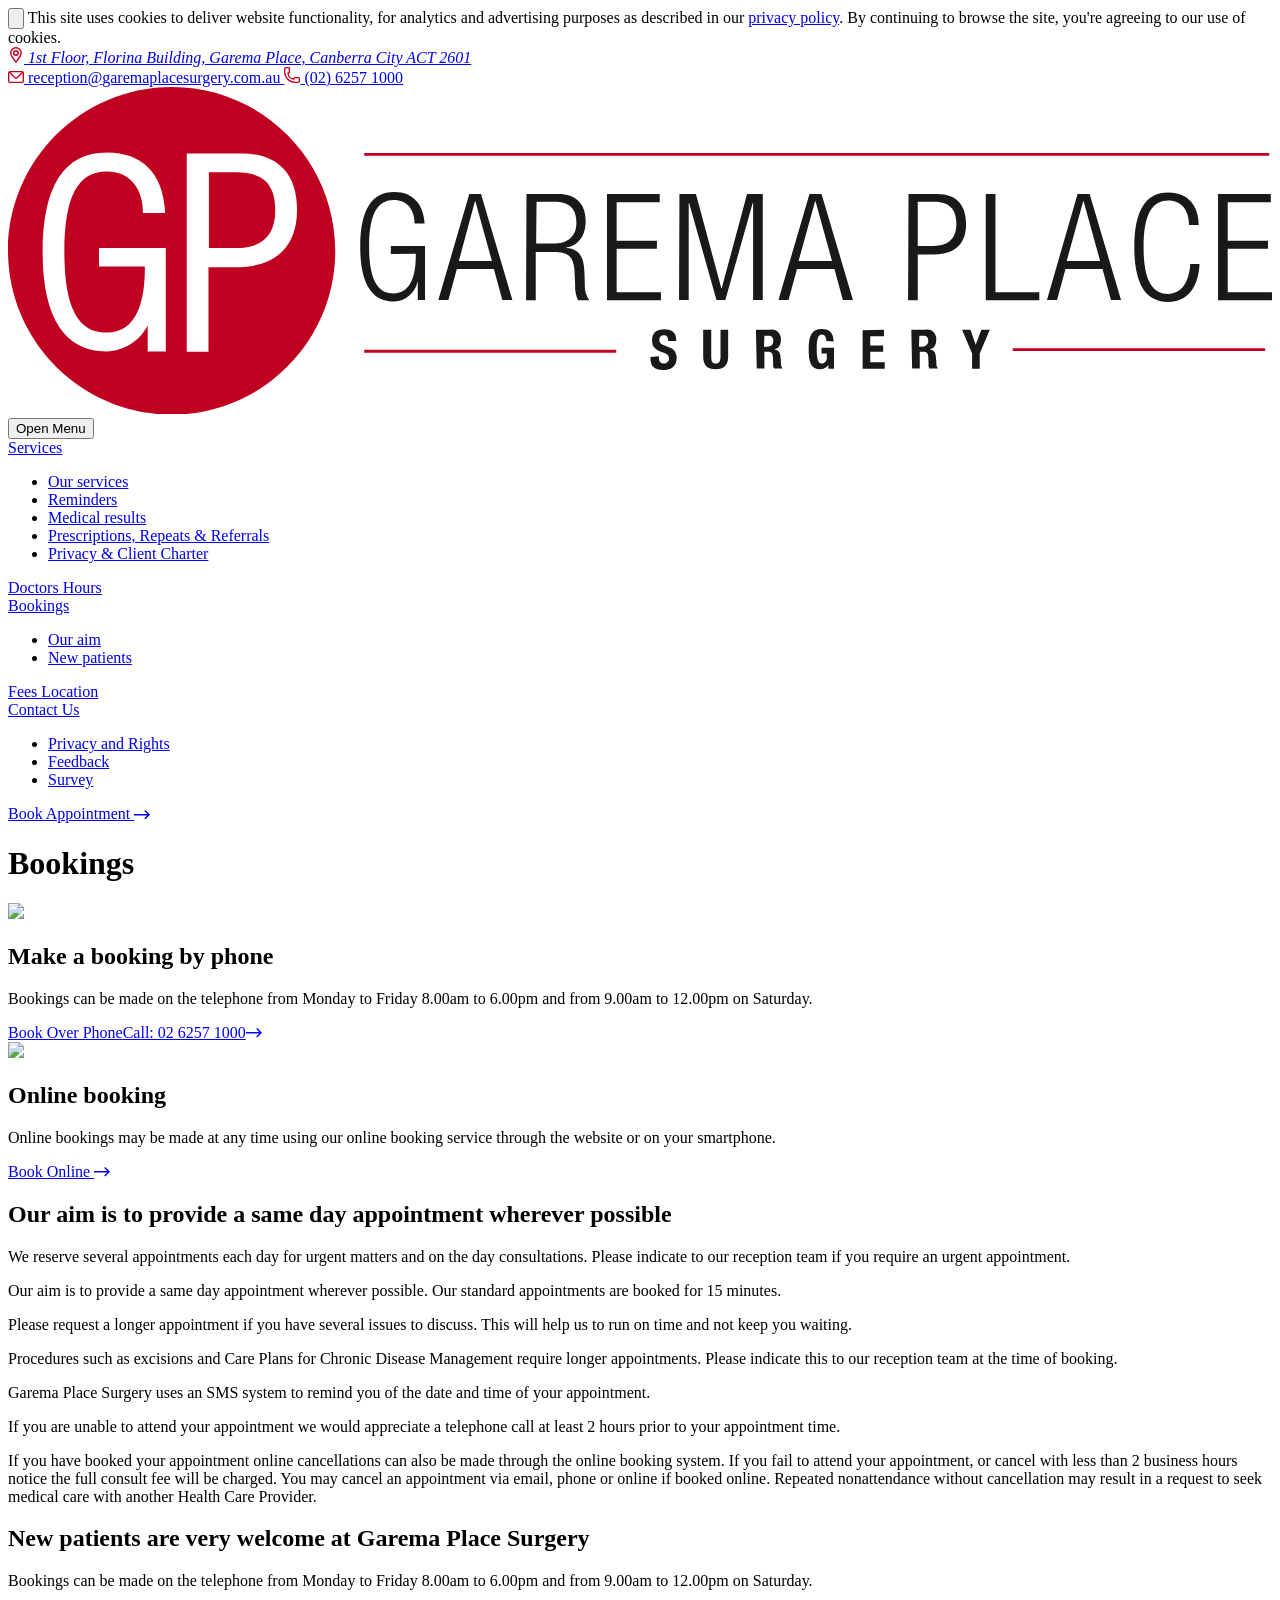
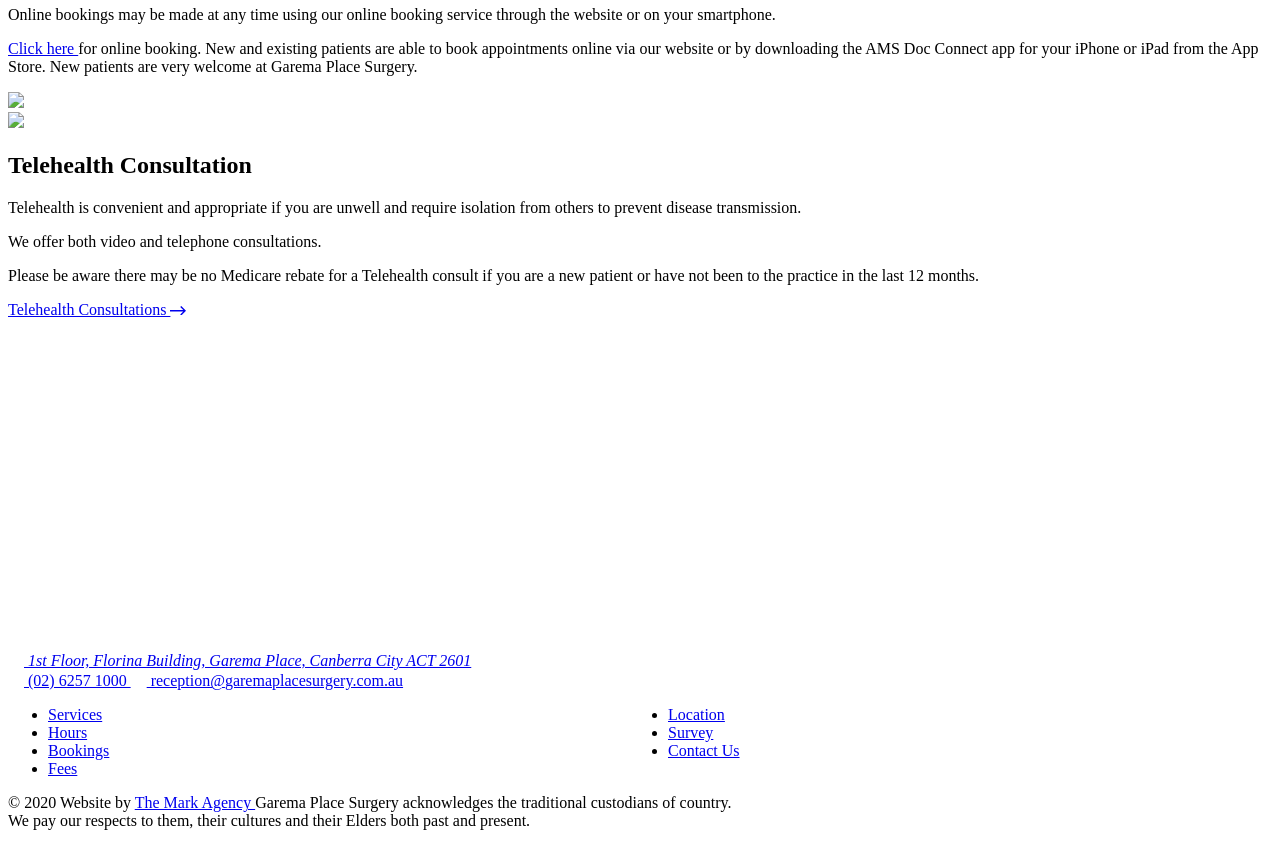
==== bookings/index.html @ f2869546 "Make cookie banner X button work + persist dismissal The original site's cookie banner close button " ====
<!DOCTYPE html>
<html data-html-server-rendered="true" lang="en" data-vue-tag="%7B%22lang%22:%7B%22ssr%22:%22en%22%7D%7D">
  <head>
    <base href="/garema-website/">
    <title>Bookings - Garema Place Surgery | Your GP in Canberra City</title><meta name="gridsome:hash" content="0c63ae148e321f8ca66addeb3853077a29ee4d1a"><meta data-vue-tag="ssr" charset="utf-8"><meta data-vue-tag="ssr" name="generator" content="Gridsome v0.7.23"><meta data-vue-tag="ssr" data-key="viewport" name="viewport" content="width=device-width, initial-scale=1, viewport-fit=cover"><meta data-vue-tag="ssr" data-key="format-detection" name="format-detection" content="telephone=no"><meta data-vue-tag="ssr" property="og:locale" content="en_AU"><meta data-vue-tag="ssr" property="og:site_name" content="Garema Place Surgery"><meta data-vue-tag="ssr" property="og:title" content="Garema Place Surgery"><meta data-vue-tag="ssr" property="og:description" content="Your GP in Canberra City"><meta data-vue-tag="ssr" property="og:type" content="website"><meta data-vue-tag="ssr" property="og:url" content="https://garemaplacesurgery.com.au/"><meta data-vue-tag="ssr" property="og:image" content="https://garemaplacesurgery.com.au/og-image.png"><link data-vue-tag="ssr" rel="icon" href="data:,"><link data-vue-tag="ssr" rel="icon" type="image/png" sizes="16x16" href="assets/static/favicon.ce0531f.bbe5ab8837469dd47aa3457339174fcd.png"><link data-vue-tag="ssr" rel="icon" type="image/png" sizes="32x32" href="assets/static/favicon.ac8d93a.bbe5ab8837469dd47aa3457339174fcd.png"><link data-vue-tag="ssr" rel="icon" type="image/png" sizes="96x96" href="assets/static/favicon.b9532cc.bbe5ab8837469dd47aa3457339174fcd.png"><link data-vue-tag="ssr" rel="apple-touch-icon" type="image/png" sizes="76x76" href="assets/static/favicon.f22e9f3.bbe5ab8837469dd47aa3457339174fcd.png"><link data-vue-tag="ssr" rel="apple-touch-icon" type="image/png" sizes="152x152" href="assets/static/favicon.62d22cb.bbe5ab8837469dd47aa3457339174fcd.png"><link data-vue-tag="ssr" rel="apple-touch-icon" type="image/png" sizes="120x120" href="assets/static/favicon.1539b60.bbe5ab8837469dd47aa3457339174fcd.png"><link data-vue-tag="ssr" rel="apple-touch-icon" type="image/png" sizes="167x167" href="assets/static/favicon.dc0cdc5.bbe5ab8837469dd47aa3457339174fcd.png"><link data-vue-tag="ssr" rel="apple-touch-icon" type="image/png" sizes="180x180" href="assets/static/favicon.7b22250.bbe5ab8837469dd47aa3457339174fcd.png"><link data-vue-tag="ssr" rel="preconnect" href="https://fonts.gstatic.com" crossorigin="anonymous"><link data-vue-tag="ssr" rel="preload" as="style" href="https://fonts.googleapis.com/css2?family=Open+Sans
  &amp;family=Poppins:wght@400;600;700&amp;display=swap"><link data-vue-tag="ssr" rel="stylesheet" href="https://fonts.googleapis.com/css2?family=Open+Sans
  &amp;family=Poppins:wght@400;600;700&amp;display=swap"><link rel="preload" href="assets/css/2.styles.778a25a0.css" as="style"><link rel="preload" href="assets/js/app.b4859479.js" as="script"><link rel="prefetch" href="assets/js/page--node-modules--gridsome--app--pages--404-vue.3acfc750.js"><link rel="stylesheet" href="assets/css/2.styles.778a25a0.css"><noscript data-vue-tag="ssr"><style>.g-image--loading{display:none;}</style></noscript>
  </head>
  <body class="bookings" data-vue-tag="%7B%22class%22:%7B%22ssr%22:%22bookings%22%7D%7D">
    <div data-server-rendered="true" id="app" class="bg-cover bg-no-repeat transition duration-150 ease-in-out overflow-hidden"><div class="fixed z-50 bottom-0 w-full bg-gps-red bg-opacity-75 border-t border-white text-sm text-white text-center px-10 py-5"><button class="bg-white rounded-full absolute top-0 mt-2 right-0 mr-2"><svg xmlns="http://www.w3.org/2000/svg" fill="none" viewBox="0 0 24 24" stroke-width="1.5" stroke="currentColor" class="w-6 h-6 text-gps-red"><path stroke-linecap="round" stroke-linejoin="round" d="M6 18L18 6M6 6l12 12"></path></svg></button><span>
    This site uses cookies to deliver website functionality, for analytics and
    advertising purposes as described in our
    <a href="contact-us/#privacy" class="underline">privacy policy</a>. By
    continuing to browse the site, you're agreeing to our use of cookies.
  </span></div><div><header class="z-40 fixed w-full transition-none text-sm pb-4 mx-auto bg-white"><div class="max-w-screen-2xl mx-auto px-6"><div class="justify-between py-4 border-gps-gray-light border-b hidden lg:flex"><address class="not-italic flex flex-row items-center leading-1"><svg height="16" viewBox="0 0 16 16" width="16" xmlns="http://www.w3.org/2000/svg" class="mr-3 min-w-10 lg:min-w-0 overflow-hidden"><path d="m0 0h16v16h-16z" fill="none"></path><g fill="#c00020" transform="translate(-314 -651.005)"><path d="m321.941 651.005a5.947 5.947 0 0 0 -5.941 5.94c0 3.06 4.827 8.763 5.377 9.4l.564.656.564-.656c.55-.641 5.377-6.344 5.377-9.4a5.947 5.947 0 0 0 -5.941-5.94zm0 13.7c-1.62-1.995-4.454-5.874-4.454-7.759a4.454 4.454 0 0 1 8.909 0c.004 1.881-2.834 5.763-4.455 7.754z"></path><path d="m322.949 654.969a2.973 2.973 0 1 0 2.973 2.973 2.976 2.976 0 0 0 -2.973-2.973zm0 4.459a1.486 1.486 0 1 1 1.486-1.486 1.487 1.487 0 0 1 -1.486 1.486z" transform="translate(-1.021 -1.018)"></path></g></svg><a href="https://goo.gl/maps/iSzZzCFu9WighmS2A" target="_blank">
    1st Floor, Florina Building, Garema Place, Canberra City ACT 2601
  </a></address><div class="flex flex-row"><a href="mailto:reception@garemaplacesurgery.com.au" class="flex flex-row items-center leading-1 break-words hover:underline lg:mr-8"><svg height="12" viewBox="0 0 16 12" width="16" xmlns="http://www.w3.org/2000/svg" class="mr-3 min-w-10 lg:min-w-0 overflow-hidden"><path d="m1526.9 989.22-.012-.011a1.964 1.964 0 0 0 -.843-.193h-12a1.99 1.99 0 0 0 -.771.155l-.021-.02-.061.063a2 2 0 0 0 -1.147 1.8v8a2 2 0 0 0 2 2h12a2 2 0 0 0 2-2v-8a2 2 0 0 0 -1.145-1.794zm-1.185 1.133-5.11 4.981a.743.743 0 0 1 -1.018 0l-5.107-4.98zm.327 9.333h-12a.667.667 0 0 1 -.667-.667v-7.881l5.28 5.148a2.074 2.074 0 0 0 2.881 0l5.173-5.041v7.773a.667.667 0 0 1 -.666.668z" fill="#c00020" transform="translate(-1512.043 -989.02)"></path></svg>
  reception@<wbr>garemaplacesurgery.com.au
</a><a href="tel:+61262571000" class="flex flex-row items-center leading-1 hover:underline"><svg height="16" viewBox="0 0 16 16" width="16" xmlns="http://www.w3.org/2000/svg" class="mr-3 min-w-10 lg:min-w-0 overflow-hidden"><path d="m86.171 324h-3.009a1.931 1.931 0 0 0 -1.475.385 1.269 1.269 0 0 0 -.35.9 5.34 5.34 0 0 1 -4.625-4.625 1.272 1.272 0 0 0 .905-.351 1.93 1.93 0 0 0 .383-1.472v-3.008a1.93 1.93 0 0 0 -.383-1.475 1.286 1.286 0 0 0 -.951-.354h-2.666a2 2 0 0 0 -2 2v2.667a11.346 11.346 0 0 0 11.333 11.333h2.667a2 2 0 0 0 2-2v-2.667a1.284 1.284 0 0 0 -.354-.95 1.942 1.942 0 0 0 -1.475-.383zm.5 4a.667.667 0 0 1 -.667.667h-2.671a10.011 10.011 0 0 1 -10-10v-2.667a.667.667 0 0 1 .667-.667h2.655a4.366 4.366 0 0 1 .013.485v3.03a4.369 4.369 0 0 1 -.013.485h-1.322v.667a6.674 6.674 0 0 0 6.667 6.667h.667v-1.322c.126-.015.335-.013.485-.013h3.031c.151 0 .359 0 .485.013z" fill="#c00020" transform="translate(-72 -314)"></path></svg>
  (02) 6257 1000
</a></div></div><div class="flex justify-between items-center pt-4"><a href="" class="mr-6 lg:mr-24 w-auto active h-16 lg:h-24"><svg xmlns="http://www.w3.org/2000/svg" viewBox="0 0 314 81.3" class="max-w-full h-full"><title>Garema Place Surgery | Your GP in Canberra City</title><path fill="#c00020" fill-rule="evenodd" d="M81.3 40.7c0 22.5-18.2 40.7-40.7 40.7C18.2 81.3 0 63.1 0 40.7S18.2 0 40.7 0c22.4 0 40.6 18.2 40.6 40.7zm-58.7 3.9H34v.4c0 7.3-1.6 16-9.5 16-7.2.1-10.5-6.3-10.5-20s3.3-20 10.5-20c6.6 0 9 5.3 9 9.8v.5H39v-.6c-.6-9.3-5.7-14.4-14.4-14.4-10.7 0-16 8.4-16 24.7S14 65.7 24.5 65.7c4.3-.1 8.3-2.6 10.2-6.5v6.5h4.5V40H22.6zm45.9-24.2c-2.3-2.6-5.9-3.9-10.5-3.9H44.4v49.3h5.4v-21h6.7c9.8 0 15.3-5 15.3-14.2 0-4.4-1.1-7.8-3.3-10.2zM56.7 40h-6.8V21.2h6.8c6.7 0 9.7 2.9 9.7 9.4 0 6.3-3.3 9.4-9.7 9.4z" clip-rule="evenodd"></path><g><path fill="#1a1818" d="M95.1 41.5v-2h8.5v13.4h-1.8v-4.4h-.1c-.6 2.7-3 4.7-5.8 4.8-5.4 0-8.4-4.2-8.4-13.6s3-13.6 8.4-13.6c5 0 7.3 3.3 7.6 7.8H101c0-3.2-1.7-5.8-5.2-5.8-3.8 0-6.1 3.1-6.1 11.6s2.3 11.6 6.1 11.6c3.5 0 5.5-3.2 5.5-9.3v-.6zM114.6 26.6h2.9l7.8 26.3h-2.5l-2.1-7.7h-9.2l-2.1 7.7h-2.5zm5.6 16.6l-4.1-14.8h-.1l-4 14.8zM128.8 26.6h7.9c4.4 0 6.8 2.5 6.8 6.6 0 3.2-1.3 6-4.8 6.7v.1c3.3.3 4.4 2.2 4.5 6.2l.1 2.9c-.1 1.4.3 2.8 1.1 3.9h-2.8c-.5-1.2-.8-2.4-.7-3.7l-.1-2.2c-.1-4.6-1-6.1-5.2-6.1h-4.5v12h-2.4zm2.4 12.3h4.1c3.7 0 5.9-1.7 5.9-5.2 0-3.2-1.4-5.2-5.6-5.2h-4.3zM148.8 26.6h13.1v2h-10.7v9.6h10v2h-10V51h11v2h-13.4zM166.8 26.6h4.1l6.3 23.4h.1l6.3-23.4h3.9v26.3h-2.4V28.8h-.1l-6.8 24.1H176l-6.8-24.1h-.1v24.1h-2.4zM199.1 26.6h3l7.8 26.3h-2.5l-2.1-7.7H196l-2.1 7.7h-2.5zm5.6 16.6l-4.1-14.8h-.1l-4.1 14.8zM223.7 26.6h7.1c5.1 0 7.2 3 7.2 7.5 0 4.1-2 7.5-8 7.5h-4V53h-2.4zm2.3 12.9h4c3.1 0 5.6-1.4 5.6-5.5 0-3.9-2-5.5-5.6-5.5h-4zM242.9 26.6h2.4V51h10.9v2h-13.3zM265.7 26.6h3l7.8 26.3H274l-2.1-7.7h-9.2l-2.1 7.7h-2.5zm5.6 16.6l-4.1-14.8h-.1L263 43.2zM296 44c-.3 6-3.1 9.4-7.8 9.4-5.4 0-8.4-4.2-8.4-13.6s3-13.6 8.4-13.6 7.6 3.8 7.6 8.1h-2.4c0-3.6-1.8-6.1-5.2-6.1-3.8 0-6.1 3.1-6.1 11.6s2.3 11.6 6.1 11.6c3.3 0 5.2-2.8 5.5-7.4zM300.6 26.6h13.1v2H303v9.6h10v2h-10V51h11v2h-13.4zM161.7 66.9v.3c0 .9.3 1.5 1.3 1.5.6 0 1.1-.4 1.2-1.1v-.1c0-.9-.4-1.2-1.7-1.6-1.7-.6-2.5-1.3-2.5-2.9 0-1.9 1.1-2.8 3-2.8 1.7 0 3 .7 3 2.6v.3h-2c0-.9-.3-1.4-1.1-1.4-.5-.1-1 .3-1.1.9v.2c0 .6.2 1 1 1.3l1.5.6c1.1.3 1.9 1.4 1.8 2.6 0 2-1.2 3-3.4 3s-3.1-1-3.1-2.8v-.4zM174.7 60.3V67c0 1 .2 1.7 1.1 1.7S177 68 177 67v-6.7h1.9V67c0 2.5-1.5 3.1-3.1 3.1s-3.1-.5-3.1-3.1v-6.7zM185.8 60.3h3.6c1.3-.2 2.4.7 2.6 2v.5c0 1.3-.5 2.1-1.6 2.4 1.3.2 1.5.9 1.6 2.9 0 1 .1 1.5.4 1.7v.1h-2.1c-.2-.3-.3-.7-.2-1L190 67c0-.8-.4-1.2-1.1-1.2h-1v4.1H186zm2 4.2h.8c.9 0 1.5-.4 1.5-1.4.1-.7-.4-1.3-1-1.3h-1.2zM203.3 63.1c0-.7-.3-1.6-1.1-1.6-.9 0-1.3 1-1.3 3.4 0 2.3.2 3.8 1.3 3.8.7-.1 1.3-.8 1.2-1.5v-1h-1.3v-1.4h3.1V70h-1.4v-1c-.4.7-1.2 1.1-2 1.1-2.4 0-2.9-1.8-2.9-5.1 0-3.2.8-4.9 3.2-4.9 2.1 0 3 1.1 3 3.1zM217.6 60.3v1.6h-3.4v2.3h3.2v1.6h-3.2v2.6h3.6V70h-5.5v-9.6zM224.4 60.3h3.6c1.3-.2 2.4.7 2.6 2v.5c0 1.3-.5 2.1-1.6 2.4 1.3.2 1.5.9 1.6 2.9 0 1 .1 1.5.4 1.7v.1h-2.1c-.2-.3-.3-.7-.2-1l-.1-1.9c0-.8-.4-1.2-1.1-1.2h-1v4.1h-1.9zm1.9 4.2h.8c.7.1 1.3-.4 1.5-1v-.4c.1-.7-.4-1.3-1-1.3h-1.2zM239.1 60.3l1.3 3.7 1.4-3.7h2.1l-2.5 5.9V70h-1.9v-3.8l-2.5-5.9z"></path></g><g><path fill="#c00020" d="M151.1 65.3v.7H88.5v-.7zM313.3 16.4v.7H88.5v-.7zM312.3 64.9v.7h-62.7v-.7z"></path></g></svg></a><div class="xl:w-full text-right"><button type="button" id="nav-icon" class="h-6 relative w-8 xl:hidden p-4 rounded-md focus:outline-none transition duration-150 ease-in-out"><span></span><span></span><span></span><span aria-live="assertive" class="sr-only">
      Open
      Menu
    </span></button><nav class="flex-auto xl:flex flex-col xl:flex-row xl:items-center flex-end xl:justify-between xl:w-full text-gps-black hidden"><div class="group relative"><a href="services/" class="hover:underline mb-5 inline-block xl:mb-0 text-lg hover:text-gps-red">
        Services
      </a><ul class="flyout text-left absolute hidden xl:group-hover:block -ml-4 text-gps-black group"><li><a href="services/#include" class="group shadow-lg rounded-t-lg bg-gps-gray-lightest flex items-center justify-between hover:text-gps-red hover:text-gps-red pt-6 pb-3 px-6 block whitespace-no-wrap transition duration-150 ease-in-out">
            Our services
          </a></li><li><a href="services/#recalls" class="group shadow-lg bg-gps-gray-lightest flex items-center justify-between hover:text-gps-red hover:text-gps-red py-3 px-6 block whitespace-no-wrap transition duration-150 ease-in-out">
            Reminders
          </a></li><li><a href="services/#results" class="group shadow-lg bg-gps-gray-lightest flex items-center justify-between hover:text-gps-red hover:text-gps-red py-3 px-6 block whitespace-no-wrap transition duration-150 ease-in-out">
            Medical results
          </a></li><li><a href="services/#repeat" class="group shadow-lg bg-gps-gray-lightest flex items-center justify-between hover:text-gps-red hover:text-gps-red py-3 px-6 block whitespace-no-wrap transition duration-150 ease-in-out">
            Prescriptions, Repeats &amp; Referrals
          </a></li><li><a href="services/#privacy" class="group shadow-lg rounded-b-lg bg-gps-gray-lightest flex items-center justify-between hover:text-gps-red hover:text-gps-red pb-6 pt-3 px-6 block whitespace-no-wrap transition duration-150 ease-in-out">
            Privacy &amp; Client Charter
          </a></li></ul></div><a href="doctors/" class="hover:underline mb-5 inline-block xl:mb-0 text-lg hover:text-gps-red">
      Doctors
    </a><a href="hours/" class="hover:underline mb-5 inline-block xl:mb-0 text-lg hover:text-gps-red">
      Hours
    </a><div class="group relative"><a href="../bookings.1.html" aria-current="page" class="hover:underline mb-5 inline-block xl:mb-0 text-lg active--exact text-gps-red font-bold hover:text-gps-red">
        Bookings
      </a><ul class="flyout text-left absolute hidden xl:group-hover:block -ml-4 text-gps-black"><li><a href="../bookings.1.html#aim" class="group shadow-lg rounded-t-lg bg-gps-gray-lightest flex items-center justify-between hover:text-gps-red hover:text-gps-red pt-6 pb-3 px-6 block whitespace-no-wrap transition duration-150 ease-in-out">
            Our aim
          </a></li><li><a href="../bookings.1.html#new-patients" class="group shadow-lg rounded-b-lg bg-gps-gray-lightest flex items-center justify-between hover:text-gps-red hover:text-gps-red pb-6 pt-3 px-6 block whitespace-no-wrap transition duration-150 ease-in-out">
            New patients
          </a></li></ul></div><a href="fees/" class="hover:underline mb-5 inline-block xl:mb-0 text-lg hover:text-gps-red">
      Fees
    </a><a href="location/" class="hover:underline mb-5 inline-block xl:mb-0 text-lg hover:text-gps-red">
      Location
    </a><div class="group relative"><a href="contact-us/" class="hover:underline mb-5 inline-block xl:mb-0 text-lg hover:text-gps-red">
        Contact Us
      </a><ul class="flyout text-left absolute hidden xl:group-hover:block -ml-4 text-gps-black"><li><a href="contact-us/#privacy" class="group shadow-lg rounded-t-lg bg-gps-gray-lightest flex items-center justify-between hover:text-gps-red hover:text-gps-red pt-6 pb-3 px-6 block whitespace-no-wrap transition duration-150 ease-in-out">
            Privacy and Rights
          </a></li><li><a href="contact-us/#feedback" class="group shadow-lg bg-gps-gray-lightest flex items-center justify-between hover:text-gps-red hover:text-gps-red py-3 px-6 block whitespace-no-wrap transition duration-150 ease-in-out">
            Feedback
          </a></li><li><a href="../survey.1.html" class="group shadow-lg rounded-b-lg bg-gps-gray-lightest flex items-center justify-between hover:text-gps-red hover:text-gps-red pb-6 pt-3 px-6 block whitespace-no-wrap transition duration-150 ease-in-out">
            Survey
          </a></li></ul></div><a href="../bookings.1.html" rel="noopener" class="hover:bg-gps-coral mt-4 xl:mt-0 px-5 py-4 rounded-full transition duration-150 shadow-md flex flex-row items-center leading-0 bg-gps-red text-white">
      Book Appointment
      <svg height="9.533" viewBox="0 0 16 9.533" width="16" xmlns="http://www.w3.org/2000/svg" class="ml-3"><path d="m707.273 752.347 3.064 3.064h-13.288v1.428h13.251l-3.022 3.022 1.009 1.009 4.766-4.766-4.766-4.766z" fill="currentColor" transform="translate(-697.049 -751.338)"></path></svg></a></nav></div></div></div></header></div><div class="w-full max-w-screen-2xl mx-auto p-6 text-gps-black font-poppins pt-40 lg:pt-64"><main><h1 class="text-gps-red text-3xl md:text-5xl font-bold leading-none mb-20">
      Bookings
    </h1><div class="flex flex-col xl:flex-row pb-16 justify-center"><div class="bg-gps-gray-light rounded-lg text-center shadow-lg px-10 py-12 xl:mr-4 mb-10 flex flex-col items-center justify-center xl:w-1/3"><img src="icons/phone.svg" class="h-18 w-18 pb-6 m-auto pb-6 g-image"><h2 class="text-3xl font-bold capitalize max-w-full">
          Make a booking by phone
        </h2><p class="py-5 max-w-full">
          Bookings can be made on the telephone from Monday to Friday 8.00am
          to 6.00pm and from 9.00am to 12.00pm on Saturday.
        </p><a href="tel:+61262571000" class="hover:bg-gps-coral px-5 py-4 rounded-full transition duration-150 shadow-md leading-0 bg-gps-red text-white mt-3 m-auto"><span class="lg:hidden">Book Over Phone</span><span class="hidden lg:inline">Call: 02 6257 1000</span><svg height="9.533" viewBox="0 0 16 9.533" width="16" xmlns="http://www.w3.org/2000/svg" class="ml-3 inline-flex"><path d="m707.273 752.347 3.064 3.064h-13.288v1.428h13.251l-3.022 3.022 1.009 1.009 4.766-4.766-4.766-4.766z" fill="currentColor" transform="translate(-697.049 -751.338)"></path></svg></a></div><div class="bg-gps-gray-light rounded-lg text-center shadow-lg px-10 py-12 xl:mx-2 mb-10 flex flex-col items-center justify-center xl:w-1/3"><img src="icons/computer.svg" class="h-18 w-18 pb-6 m-auto pb-6 g-image"><h2 class="text-3xl font-bold capitalize max-w-full">
          Online booking
        </h2><p class="py-5 max-w-full">
          Online bookings may be made at any time using our online booking
          service through the website or on your smartphone.
        </p><a href="https://automedsystems.com.au/ams/clinics/40/garema-place-surgery-canberra-city-2601/doctors/" target="_blank" rel="noopener" class="hover:bg-gps-coral px-5 py-4 rounded-full transition duration-150 shadow-md leading-0 bg-gps-red text-white mt-3 m-auto">
          Book Online
          <svg height="9.533" viewBox="0 0 16 9.533" width="16" xmlns="http://www.w3.org/2000/svg" class="ml-3 inline-flex"><path d="m707.273 752.347 3.064 3.064h-13.288v1.428h13.251l-3.022 3.022 1.009 1.009 4.766-4.766-4.766-4.766z" fill="currentColor" transform="translate(-697.049 -751.338)"></path></svg></a></div></div><div id="aim" class="flex flex-col xl:flex-row justify-evenly pt-16 xl:pt-40 relative large-dot"><div class="w-full xl:w-1/2 box-border"><h2 class="text-gps-red text-3xl md:text-5xl font-bold leading-none pb-10">
          Our aim is to provide a same day appointment wherever possible
        </h2><p class="text-lg font-sans text-gps-gray leading-relaxed">
          We reserve several appointments each day for urgent matters and on
          the day consultations. Please indicate to our reception team if you
          require an urgent appointment.
        </p><p class="text-lg font-sans text-gps-gray leading-relaxed">
          Our aim is to provide a same day appointment wherever possible. Our
          standard appointments are booked for 15 minutes.
        </p><p class="text-lg font-sans text-gps-gray leading-relaxed">
          Please request a longer appointment if you have several issues to
          discuss. This will help us to run on time and not keep you waiting.
        </p><p class="text-lg font-sans text-gps-gray leading-relaxed">
          Procedures such as excisions and Care Plans for Chronic Disease
          Management require longer appointments. Please indicate this to our
          reception team at the time of booking.
        </p><p class="text-lg font-sans text-gps-gray leading-relaxed">
          Garema Place Surgery uses an SMS system to remind you of the date
          and time of your appointment.
        </p><p class="text-lg font-sans text-gps-gray leading-relaxed">
          If you are unable to attend your appointment we would appreciate a
          telephone call at least 2 hours prior to your appointment time.
        </p><p class="text-lg font-sans text-gps-gray leading-relaxed">
          If you have booked your appointment online cancellations can also be
          made through the online booking system. If you fail to attend your
          appointment, or cancel with less than 2 business hours notice the
          full consult fee will be charged. You may cancel an appointment via
          email, phone or online if booked online. Repeated nonattendance
          without cancellation may result in a request to seek medical care
          with another Health Care Provider.
        </p><div class="pt-2 lg:pb-12"><h2 class="text-gps-red text-3xl pb-4 font-bold leading-none">
            New patients are very welcome at Garema Place Surgery
          </h2><p class="text-lg font-sans text-gps-gray leading-relaxed">
            Bookings can be made on the telephone from Monday to Friday 8.00am
            to 6.00pm and from 9.00am to 12.00pm on Saturday.
          </p><p class="text-lg font-sans text-gps-gray leading-relaxed">
            Online bookings may be made at any time using our online booking
            service through the website or on your smartphone.
          </p><p class="text-lg font-sans text-gps-gray leading-relaxed"><a href="https://automedsystems.com.au/ams/clinics/40/garema-place-surgery-canberra-city-2601/doctors/" target="_blank" rel="noopener" class="text-gps-red underline">
              Click here
            </a>
            for online booking. New and existing patients are able to book
            appointments online via our website or by downloading the AMS Doc
            Connect app for your iPhone or iPad from the App Store. New
            patients are very welcome at Garema Place Surgery.
          </p></div></div><div class="w-full xl:w-1/2 my-16 xl:mt-0 xl:ml-40"><img src="photos/our-aim2.jpg" class="object-cover rounded-lg shadow-lg w-full mb-16 xl:mb-48 g-image"></div></div><div id="new-patients" class="flex flex-col xl:flex-row justify-evenly items-center mb-16 relative small-dot"><div class="w-full xl:w-1/2 xl:pr-24 mb-12 xl:mb-0"><img src="photos/our-aim.jpg" class="object-cover rounded-lg shadow-lg w-full g-image"></div><div id="results" class="w-full xl:w-1/2 box-border"><h2 class="text-gps-red text-3xl md:text-5xl 2xl:pt-24 font-bold leading-none">
          Telehealth Consultation
        </h2><p class="text-lg font-sans text-gps-gray pt-10 leading-relaxed">
          Telehealth is convenient and appropriate if you are unwell and
          require isolation from others to prevent disease transmission.
        </p><p class="text-lg font-sans text-gps-gray leading-relaxed">
          We offer both video and telephone consultations.
        </p><p class="text-lg font-sans text-gps-gray leading-relaxed">
          Please be aware there may be no Medicare rebate for a Telehealth
          consult if you are a new patient or have not been to the practice in
          the last 12 months.
        </p><a href="pdf/phoneandvideoconsultation.pdf" target="_blank" class="inline-block mt-12 hover:bg-gps-coral px-5 py-4 rounded-full text-center transition duration-150 ease-in-out shadow-md bg-gps-red text-white mr-8">
          Telehealth Consultations
          <svg height="9.533" viewBox="0 0 16 9.533" width="16" xmlns="http://www.w3.org/2000/svg" class="ml-3 inline-flex"><path d="m707.273 752.347 3.064 3.064h-13.288v1.428h13.251l-3.022 3.022 1.009 1.009 4.766-4.766-4.766-4.766z" fill="currentColor" transform="translate(-697.049 -751.338)"></path></svg></a></div></div></main></div><footer class="bg-gps-red text-white font-poppins"><div class="w-full max-w-screen-2xl mx-auto border-white px-6"><div class="flex flex-col lg:flex-row justify-between py-8"><a href="" class="lg:mr-24 h-16 lg:h-20 mb-8 lg:mb-16 lg:mb-0 active"><svg xmlns="http://www.w3.org/2000/svg" viewBox="0 0 314 81.3" class="max-w-full h-full"><title>Garema Place Surgery | Your GP in Canberra City</title><path fill="#fff" fill-rule="evenodd" d="M81.3 40.7c0 22.5-18.2 40.7-40.7 40.7C18.2 81.3 0 63.1 0 40.7S18.2 0 40.7 0c22.4 0 40.6 18.2 40.6 40.7zm-58.7 3.9H34v.4c0 7.3-1.6 16-9.5 16-7.2.1-10.5-6.3-10.5-20s3.3-20 10.5-20c6.6 0 9 5.3 9 9.8v.5H39v-.6c-.6-9.3-5.7-14.4-14.4-14.4-10.7 0-16 8.4-16 24.7S14 65.7 24.5 65.7c4.3-.1 8.3-2.6 10.2-6.5v6.5h4.5V40H22.6zm45.9-24.2c-2.3-2.6-5.9-3.9-10.5-3.9H44.4v49.3h5.4v-21h6.7c9.8 0 15.3-5 15.3-14.2 0-4.4-1.1-7.8-3.3-10.2zM56.7 40h-6.8V21.2h6.8c6.7 0 9.7 2.9 9.7 9.4 0 6.3-3.3 9.4-9.7 9.4z" clip-rule="evenodd"></path><g><path fill="#fff" d="M95.1 41.5v-2h8.5v13.4h-1.8v-4.4h-.1c-.6 2.7-3 4.7-5.8 4.8-5.4 0-8.4-4.2-8.4-13.6s3-13.6 8.4-13.6c5 0 7.3 3.3 7.6 7.8H101c0-3.2-1.7-5.8-5.2-5.8-3.8 0-6.1 3.1-6.1 11.6s2.3 11.6 6.1 11.6c3.5 0 5.5-3.2 5.5-9.3v-.6zM114.6 26.6h2.9l7.8 26.3h-2.5l-2.1-7.7h-9.2l-2.1 7.7h-2.5zm5.6 16.6l-4.1-14.8h-.1l-4 14.8zM128.8 26.6h7.9c4.4 0 6.8 2.5 6.8 6.6 0 3.2-1.3 6-4.8 6.7v.1c3.3.3 4.4 2.2 4.5 6.2l.1 2.9c-.1 1.4.3 2.8 1.1 3.9h-2.8c-.5-1.2-.8-2.4-.7-3.7l-.1-2.2c-.1-4.6-1-6.1-5.2-6.1h-4.5v12h-2.4zm2.4 12.3h4.1c3.7 0 5.9-1.7 5.9-5.2 0-3.2-1.4-5.2-5.6-5.2h-4.3zM148.8 26.6h13.1v2h-10.7v9.6h10v2h-10V51h11v2h-13.4zM166.8 26.6h4.1l6.3 23.4h.1l6.3-23.4h3.9v26.3h-2.4V28.8h-.1l-6.8 24.1H176l-6.8-24.1h-.1v24.1h-2.4zM199.1 26.6h3l7.8 26.3h-2.5l-2.1-7.7H196l-2.1 7.7h-2.5zm5.6 16.6l-4.1-14.8h-.1l-4.1 14.8zM223.7 26.6h7.1c5.1 0 7.2 3 7.2 7.5 0 4.1-2 7.5-8 7.5h-4V53h-2.4zm2.3 12.9h4c3.1 0 5.6-1.4 5.6-5.5 0-3.9-2-5.5-5.6-5.5h-4zM242.9 26.6h2.4V51h10.9v2h-13.3zM265.7 26.6h3l7.8 26.3H274l-2.1-7.7h-9.2l-2.1 7.7h-2.5zm5.6 16.6l-4.1-14.8h-.1L263 43.2zM296 44c-.3 6-3.1 9.4-7.8 9.4-5.4 0-8.4-4.2-8.4-13.6s3-13.6 8.4-13.6 7.6 3.8 7.6 8.1h-2.4c0-3.6-1.8-6.1-5.2-6.1-3.8 0-6.1 3.1-6.1 11.6s2.3 11.6 6.1 11.6c3.3 0 5.2-2.8 5.5-7.4zM300.6 26.6h13.1v2H303v9.6h10v2h-10V51h11v2h-13.4zM161.7 66.9v.3c0 .9.3 1.5 1.3 1.5.6 0 1.1-.4 1.2-1.1v-.1c0-.9-.4-1.2-1.7-1.6-1.7-.6-2.5-1.3-2.5-2.9 0-1.9 1.1-2.8 3-2.8 1.7 0 3 .7 3 2.6v.3h-2c0-.9-.3-1.4-1.1-1.4-.5-.1-1 .3-1.1.9v.2c0 .6.2 1 1 1.3l1.5.6c1.1.3 1.9 1.4 1.8 2.6 0 2-1.2 3-3.4 3s-3.1-1-3.1-2.8v-.4zM174.7 60.3V67c0 1 .2 1.7 1.1 1.7S177 68 177 67v-6.7h1.9V67c0 2.5-1.5 3.1-3.1 3.1s-3.1-.5-3.1-3.1v-6.7zM185.8 60.3h3.6c1.3-.2 2.4.7 2.6 2v.5c0 1.3-.5 2.1-1.6 2.4 1.3.2 1.5.9 1.6 2.9 0 1 .1 1.5.4 1.7v.1h-2.1c-.2-.3-.3-.7-.2-1L190 67c0-.8-.4-1.2-1.1-1.2h-1v4.1H186zm2 4.2h.8c.9 0 1.5-.4 1.5-1.4.1-.7-.4-1.3-1-1.3h-1.2zM203.3 63.1c0-.7-.3-1.6-1.1-1.6-.9 0-1.3 1-1.3 3.4 0 2.3.2 3.8 1.3 3.8.7-.1 1.3-.8 1.2-1.5v-1h-1.3v-1.4h3.1V70h-1.4v-1c-.4.7-1.2 1.1-2 1.1-2.4 0-2.9-1.8-2.9-5.1 0-3.2.8-4.9 3.2-4.9 2.1 0 3 1.1 3 3.1zM217.6 60.3v1.6h-3.4v2.3h3.2v1.6h-3.2v2.6h3.6V70h-5.5v-9.6zM224.4 60.3h3.6c1.3-.2 2.4.7 2.6 2v.5c0 1.3-.5 2.1-1.6 2.4 1.3.2 1.5.9 1.6 2.9 0 1 .1 1.5.4 1.7v.1h-2.1c-.2-.3-.3-.7-.2-1l-.1-1.9c0-.8-.4-1.2-1.1-1.2h-1v4.1h-1.9zm1.9 4.2h.8c.7.1 1.3-.4 1.5-1v-.4c.1-.7-.4-1.3-1-1.3h-1.2zM239.1 60.3l1.3 3.7 1.4-3.7h2.1l-2.5 5.9V70h-1.9v-3.8l-2.5-5.9z"></path></g><g><path fill="#fff" d="M151.1 65.3v.7H88.5v-.7zM313.3 16.4v.7H88.5v-.7zM312.3 64.9v.7h-62.7v-.7z"></path></g></svg></a><div class="flex flex-col"><address class="not-italic flex flex-row items-center leading-1"><svg height="16" viewBox="0 0 16 16" width="16" xmlns="http://www.w3.org/2000/svg" class="mr-3 min-w-10 lg:min-w-0 overflow-hidden"><path d="m0 0h16v16h-16z" fill="none"></path><g fill="#fff" transform="translate(-314 -651.005)"><path d="m321.941 651.005a5.947 5.947 0 0 0 -5.941 5.94c0 3.06 4.827 8.763 5.377 9.4l.564.656.564-.656c.55-.641 5.377-6.344 5.377-9.4a5.947 5.947 0 0 0 -5.941-5.94zm0 13.7c-1.62-1.995-4.454-5.874-4.454-7.759a4.454 4.454 0 0 1 8.909 0c.004 1.881-2.834 5.763-4.455 7.754z"></path><path d="m322.949 654.969a2.973 2.973 0 1 0 2.973 2.973 2.976 2.976 0 0 0 -2.973-2.973zm0 4.459a1.486 1.486 0 1 1 1.486-1.486 1.487 1.487 0 0 1 -1.486 1.486z" transform="translate(-1.021 -1.018)"></path></g></svg><a href="https://goo.gl/maps/iSzZzCFu9WighmS2A" target="_blank">
    1st Floor, Florina Building, Garema Place, Canberra City ACT 2601
  </a></address><a href="tel:+61262571000" class="flex flex-row items-center leading-1 hover:underline my-4"><svg height="16" viewBox="0 0 16 16" width="16" xmlns="http://www.w3.org/2000/svg" class="mr-3 min-w-10 lg:min-w-0 overflow-hidden"><path d="m86.171 324h-3.009a1.931 1.931 0 0 0 -1.475.385 1.269 1.269 0 0 0 -.35.9 5.34 5.34 0 0 1 -4.625-4.625 1.272 1.272 0 0 0 .905-.351 1.93 1.93 0 0 0 .383-1.472v-3.008a1.93 1.93 0 0 0 -.383-1.475 1.286 1.286 0 0 0 -.951-.354h-2.666a2 2 0 0 0 -2 2v2.667a11.346 11.346 0 0 0 11.333 11.333h2.667a2 2 0 0 0 2-2v-2.667a1.284 1.284 0 0 0 -.354-.95 1.942 1.942 0 0 0 -1.475-.383zm.5 4a.667.667 0 0 1 -.667.667h-2.671a10.011 10.011 0 0 1 -10-10v-2.667a.667.667 0 0 1 .667-.667h2.655a4.366 4.366 0 0 1 .013.485v3.03a4.369 4.369 0 0 1 -.013.485h-1.322v.667a6.674 6.674 0 0 0 6.667 6.667h.667v-1.322c.126-.015.335-.013.485-.013h3.031c.151 0 .359 0 .485.013z" fill="#fff" transform="translate(-72 -314)"></path></svg>
  (02) 6257 1000
</a><a href="mailto:reception@garemaplacesurgery.com.au" class="flex flex-row items-center leading-1 break-words hover:underline"><svg height="12" viewBox="0 0 16 12" width="16" xmlns="http://www.w3.org/2000/svg" class="mr-3 min-w-10 lg:min-w-0 overflow-hidden"><path d="m1526.9 989.22-.012-.011a1.964 1.964 0 0 0 -.843-.193h-12a1.99 1.99 0 0 0 -.771.155l-.021-.02-.061.063a2 2 0 0 0 -1.147 1.8v8a2 2 0 0 0 2 2h12a2 2 0 0 0 2-2v-8a2 2 0 0 0 -1.145-1.794zm-1.185 1.133-5.11 4.981a.743.743 0 0 1 -1.018 0l-5.107-4.98zm.327 9.333h-12a.667.667 0 0 1 -.667-.667v-7.881l5.28 5.148a2.074 2.074 0 0 0 2.881 0l5.173-5.041v7.773a.667.667 0 0 1 -.666.668z" fill="#fff" transform="translate(-1512.043 -989.02)"></path></svg>
  reception@<wbr>garemaplacesurgery.com.au
</a></div><nav class="hidden lg:block"><ul class="list-none" style="columns: 2;"><li class="m-0 pb-4 pl-16"><a href="services/" class="hover:underline">Services</a></li><li class="m-0 pb-4 pl-16"><a href="hours/" class="hover:underline">Hours</a></li><li class="m-0 pb-4 pl-16"><a href="../bookings.1.html" aria-current="page" class="hover:underline active--exact active">Bookings</a></li><li class="m-0 pb-4 pl-16"><a href="fees/" class="hover:underline">Fees</a></li><li class="m-0 pb-4 pl-16"><a href="location/" class="hover:underline">Location</a></li><li class="m-0 pb-4 pl-16"><a href="../survey.1.html" class="hover:underline">Survey</a></li><li class="m-0 pb-4 pl-16"><a href="contact-us/" class="hover:underline">Contact Us</a></li></ul></nav></div><div class="text-xs py-4 border-gps-gray-light border-t"><p><span class="pr-2">
          © 2020
        </span><span class="pl-2">
          Website by
          <a href="https://themarkagency.com.au/" class="hover:underline">
            The Mark Agency
          </a></span><span class="text-xs italic font-sans leading-relaxed md:text-right flex md:justify-end md:-mt-5">
          Garema Place Surgery acknowledges the traditional custodians of
          country. <br>We pay our respects to them, their cultures and their
          Elders both past and present.
        </span></p></div></div></footer></div>
    <script>window.__INITIAL_STATE__={"data":null,"context":{}};(function(){var s;(s=document.currentScript||document.scripts[document.scripts.length-1]).parentNode.removeChild(s);}());</script><script src="assets/js/app.b4859479.js" defer></script>
  
<script>
(function() {
  function setupCookieBanner() {
    var bannerKey = 'gps-cookie-dismissed';
    var bannerCandidates = document.querySelectorAll('div.fixed.bottom-0');
    bannerCandidates.forEach(function(banner) {
      if (!banner.textContent.includes('cookies') || banner.dataset.cookieWired === '1') return;
      banner.dataset.cookieWired = '1';
      if (localStorage.getItem(bannerKey) === '1') {
        banner.style.display = 'none';
        return;
      }
      var btn = banner.querySelector('button');
      if (btn) {
        btn.addEventListener('click', function(e) {
          e.preventDefault();
          banner.style.display = 'none';
          try { localStorage.setItem(bannerKey, '1'); } catch(_) {}
        });
      }
    });
  }
  if (document.readyState === 'loading') {
    document.addEventListener('DOMContentLoaded', setupCookieBanner);
  } else {
    setupCookieBanner();
  }
  new MutationObserver(setupCookieBanner).observe(document.documentElement, { childList: true, subtree: true });
})();
</script>
</body>
</html>
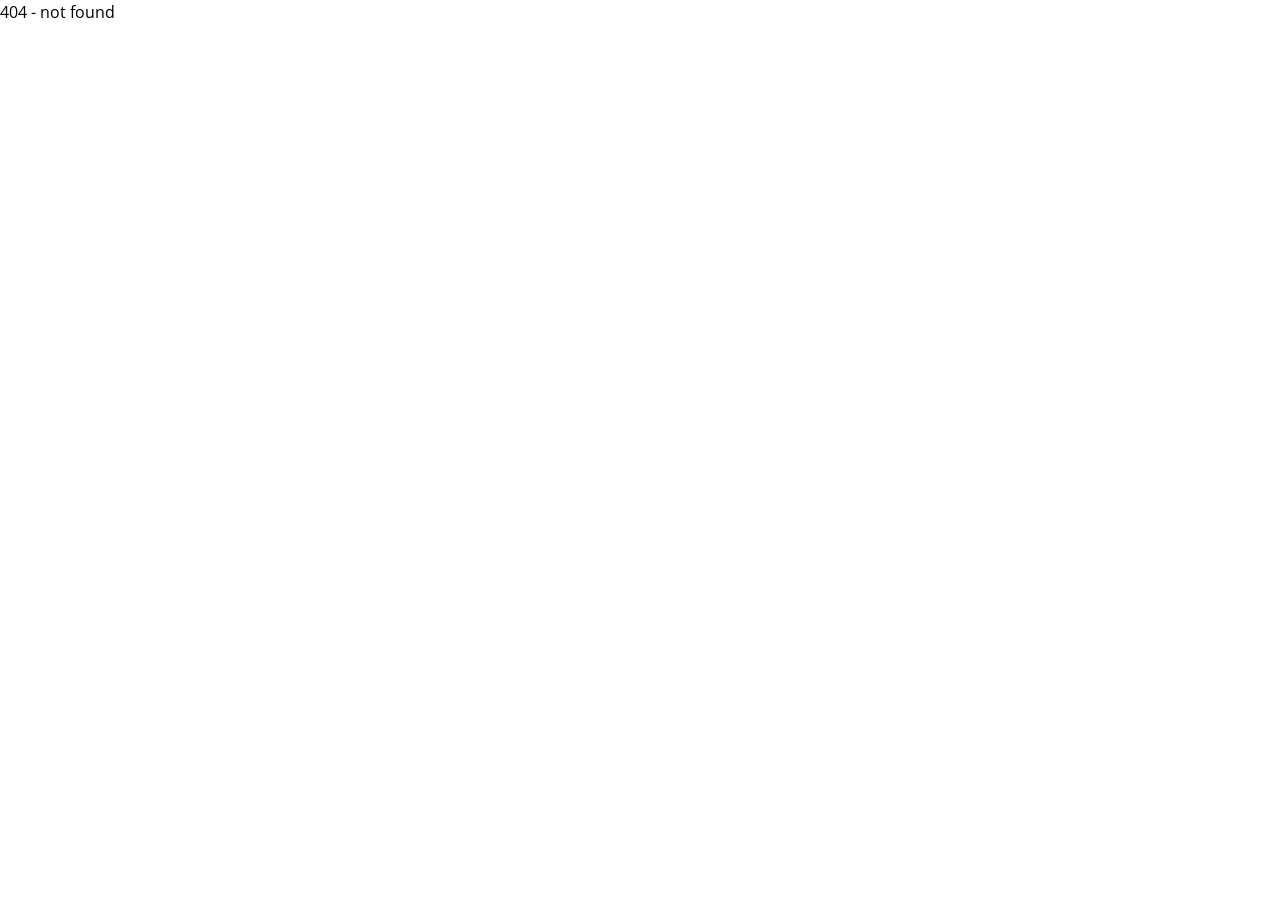
==== commit 3d59f401: "Fix base href for custom domain root deployment The <base href="/garema-website/"> tag was left over" ====
--- a/bookings/index.html
+++ b/bookings/index.html
@@ -1,7 +1,7 @@
 <!DOCTYPE html>
 <html data-html-server-rendered="true" lang="en" data-vue-tag="%7B%22lang%22:%7B%22ssr%22:%22en%22%7D%7D">
   <head>
-    <base href="/garema-website/">
+    <base href="/">
     <title>Bookings - Garema Place Surgery | Your GP in Canberra City</title><meta name="gridsome:hash" content="0c63ae148e321f8ca66addeb3853077a29ee4d1a"><meta data-vue-tag="ssr" charset="utf-8"><meta data-vue-tag="ssr" name="generator" content="Gridsome v0.7.23"><meta data-vue-tag="ssr" data-key="viewport" name="viewport" content="width=device-width, initial-scale=1, viewport-fit=cover"><meta data-vue-tag="ssr" data-key="format-detection" name="format-detection" content="telephone=no"><meta data-vue-tag="ssr" property="og:locale" content="en_AU"><meta data-vue-tag="ssr" property="og:site_name" content="Garema Place Surgery"><meta data-vue-tag="ssr" property="og:title" content="Garema Place Surgery"><meta data-vue-tag="ssr" property="og:description" content="Your GP in Canberra City"><meta data-vue-tag="ssr" property="og:type" content="website"><meta data-vue-tag="ssr" property="og:url" content="https://garemaplacesurgery.com.au/"><meta data-vue-tag="ssr" property="og:image" content="https://garemaplacesurgery.com.au/og-image.png"><link data-vue-tag="ssr" rel="icon" href="data:,"><link data-vue-tag="ssr" rel="icon" type="image/png" sizes="16x16" href="assets/static/favicon.ce0531f.bbe5ab8837469dd47aa3457339174fcd.png"><link data-vue-tag="ssr" rel="icon" type="image/png" sizes="32x32" href="assets/static/favicon.ac8d93a.bbe5ab8837469dd47aa3457339174fcd.png"><link data-vue-tag="ssr" rel="icon" type="image/png" sizes="96x96" href="assets/static/favicon.b9532cc.bbe5ab8837469dd47aa3457339174fcd.png"><link data-vue-tag="ssr" rel="apple-touch-icon" type="image/png" sizes="76x76" href="assets/static/favicon.f22e9f3.bbe5ab8837469dd47aa3457339174fcd.png"><link data-vue-tag="ssr" rel="apple-touch-icon" type="image/png" sizes="152x152" href="assets/static/favicon.62d22cb.bbe5ab8837469dd47aa3457339174fcd.png"><link data-vue-tag="ssr" rel="apple-touch-icon" type="image/png" sizes="120x120" href="assets/static/favicon.1539b60.bbe5ab8837469dd47aa3457339174fcd.png"><link data-vue-tag="ssr" rel="apple-touch-icon" type="image/png" sizes="167x167" href="assets/static/favicon.dc0cdc5.bbe5ab8837469dd47aa3457339174fcd.png"><link data-vue-tag="ssr" rel="apple-touch-icon" type="image/png" sizes="180x180" href="assets/static/favicon.7b22250.bbe5ab8837469dd47aa3457339174fcd.png"><link data-vue-tag="ssr" rel="preconnect" href="https://fonts.gstatic.com" crossorigin="anonymous"><link data-vue-tag="ssr" rel="preload" as="style" href="https://fonts.googleapis.com/css2?family=Open+Sans
   &amp;family=Poppins:wght@400;600;700&amp;display=swap"><link data-vue-tag="ssr" rel="stylesheet" href="https://fonts.googleapis.com/css2?family=Open+Sans
   &amp;family=Poppins:wght@400;600;700&amp;display=swap"><link rel="preload" href="assets/css/2.styles.778a25a0.css" as="style"><link rel="preload" href="assets/js/app.b4859479.js" as="script"><link rel="prefetch" href="assets/js/page--node-modules--gridsome--app--pages--404-vue.3acfc750.js"><link rel="stylesheet" href="assets/css/2.styles.778a25a0.css"><noscript data-vue-tag="ssr"><style>.g-image--loading{display:none;}</style></noscript>
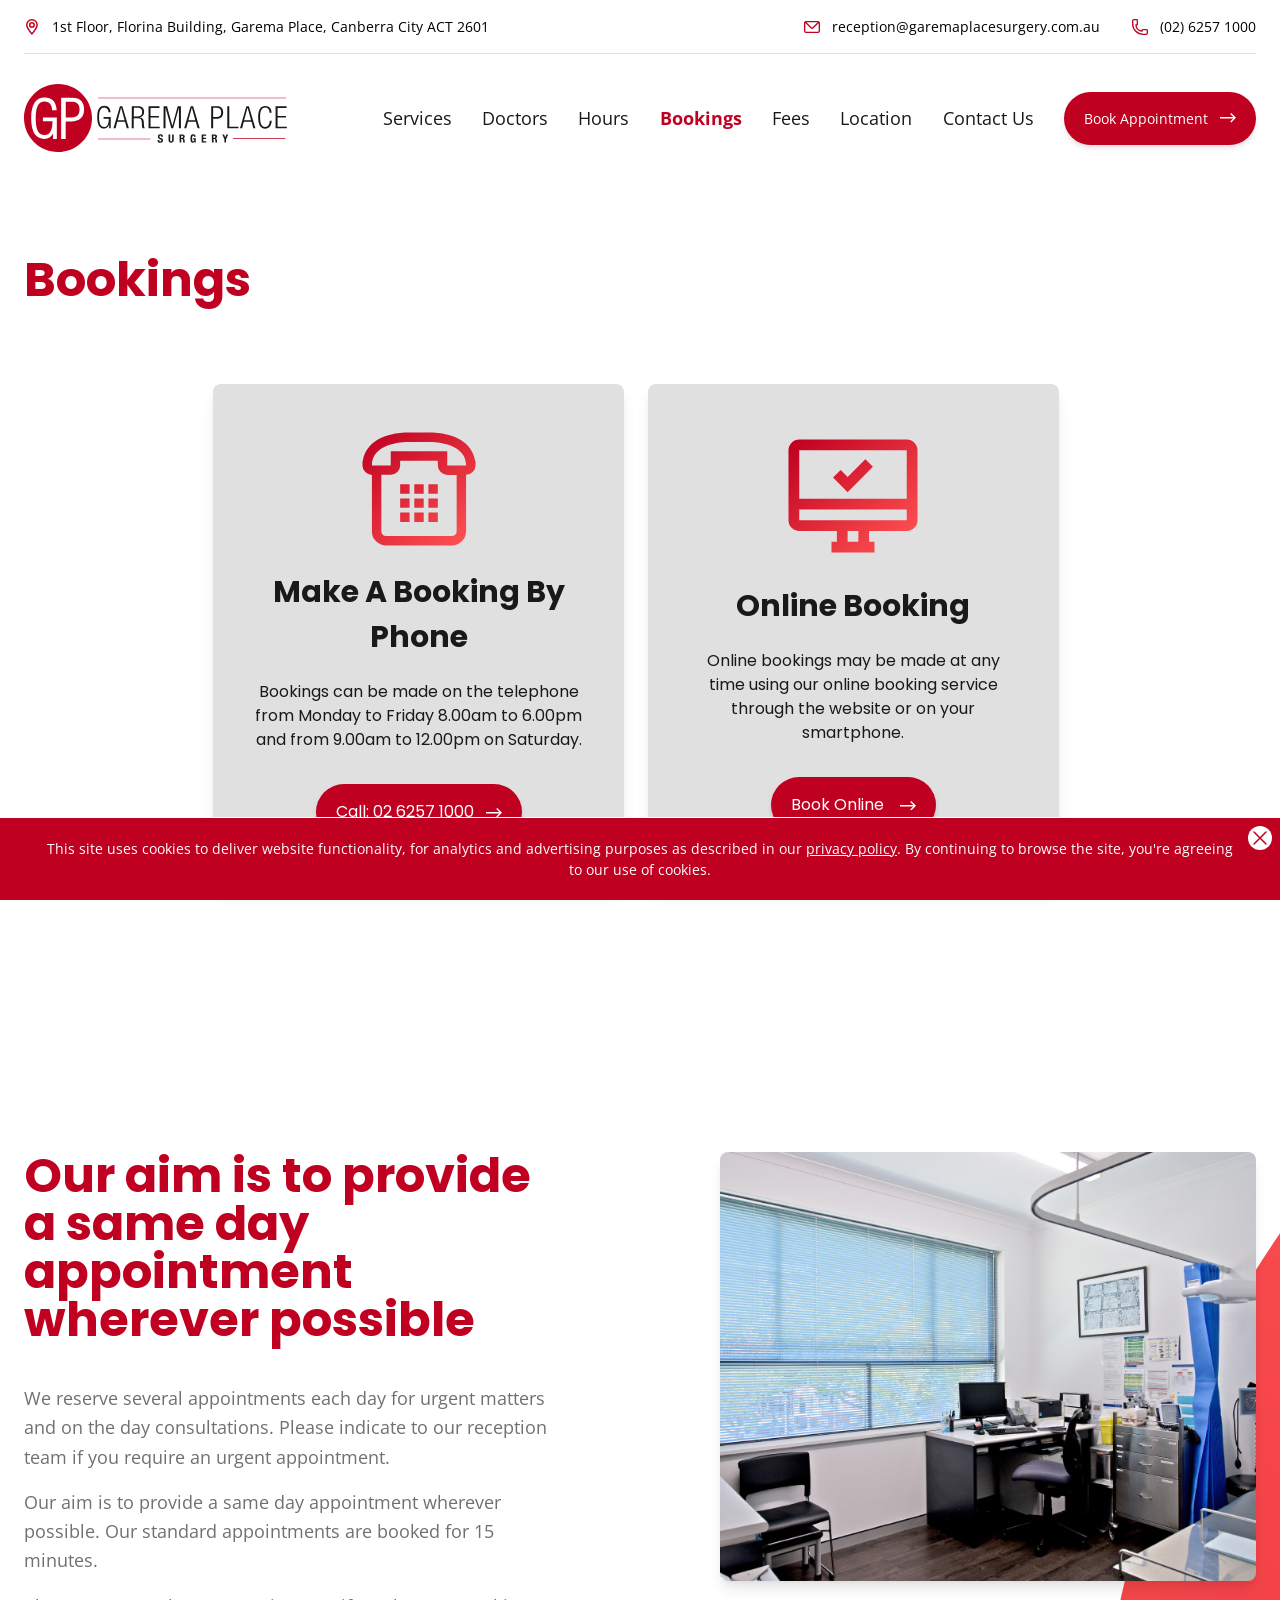
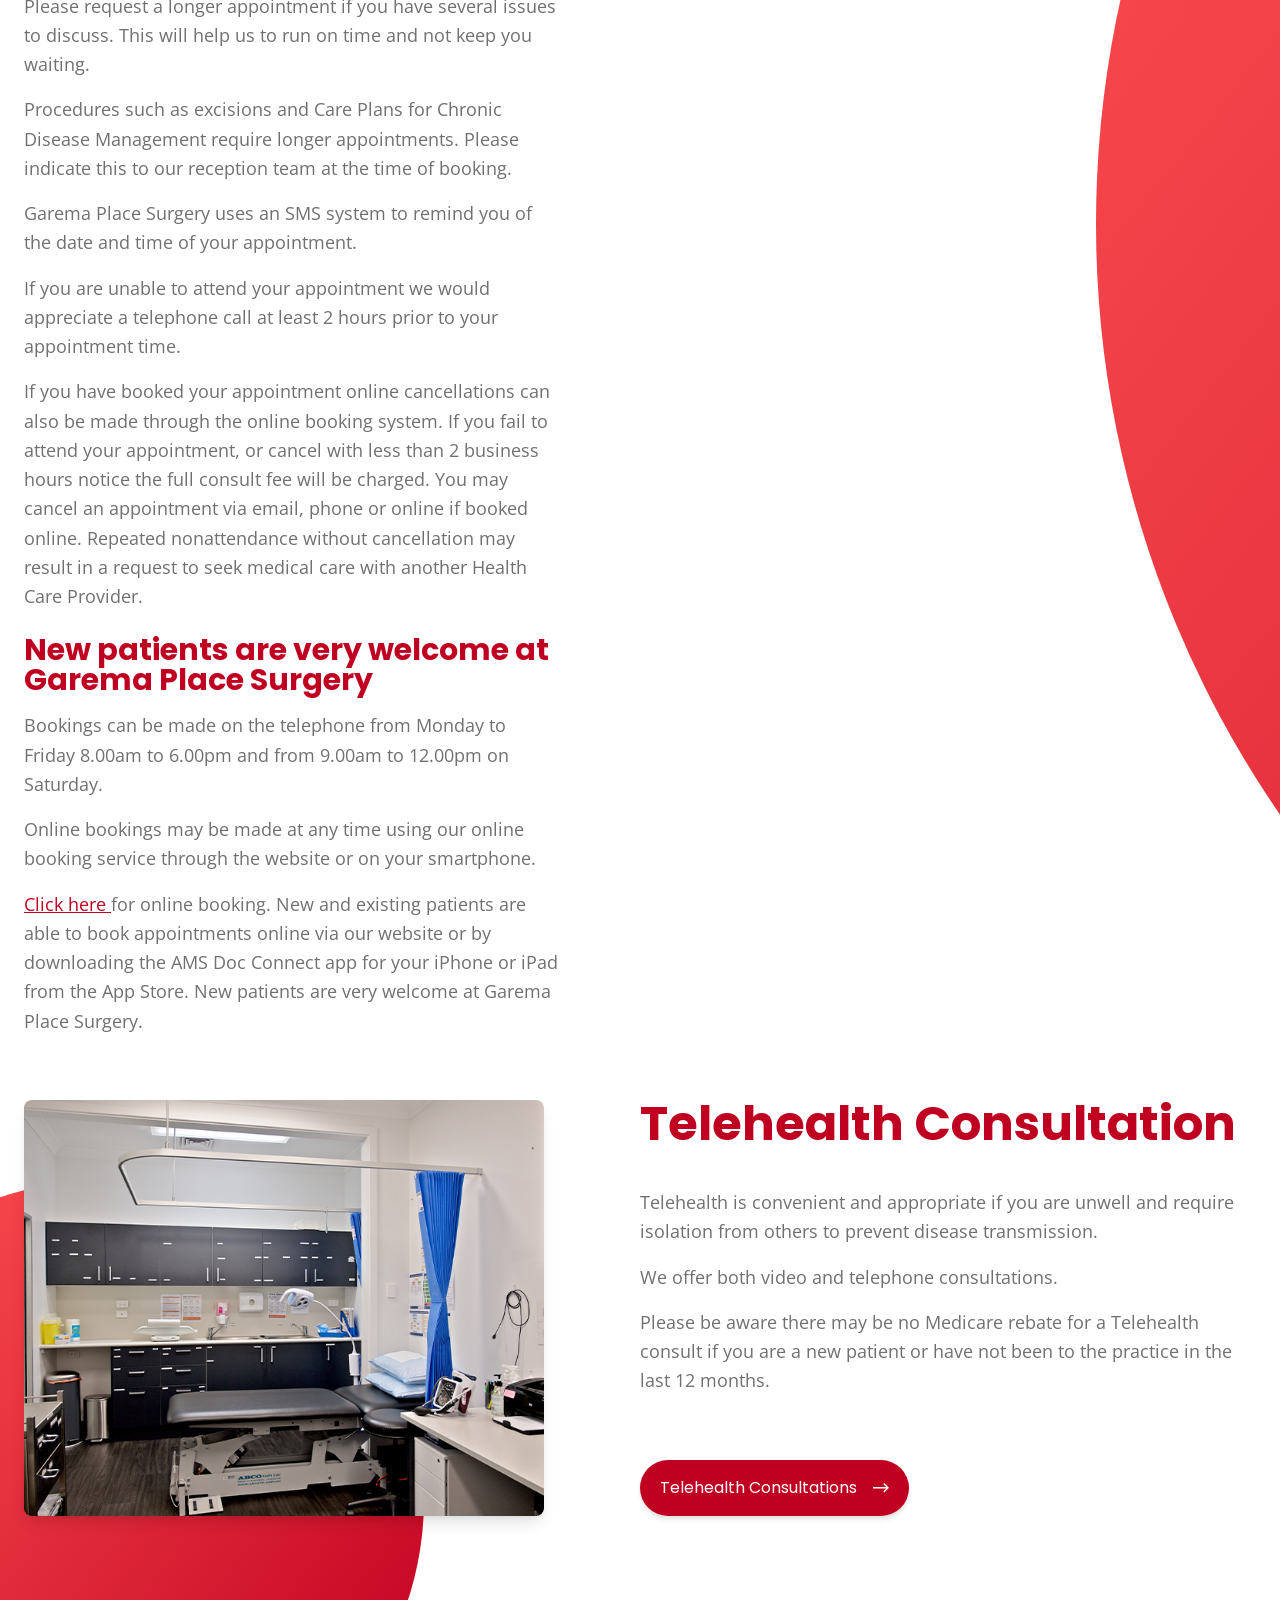
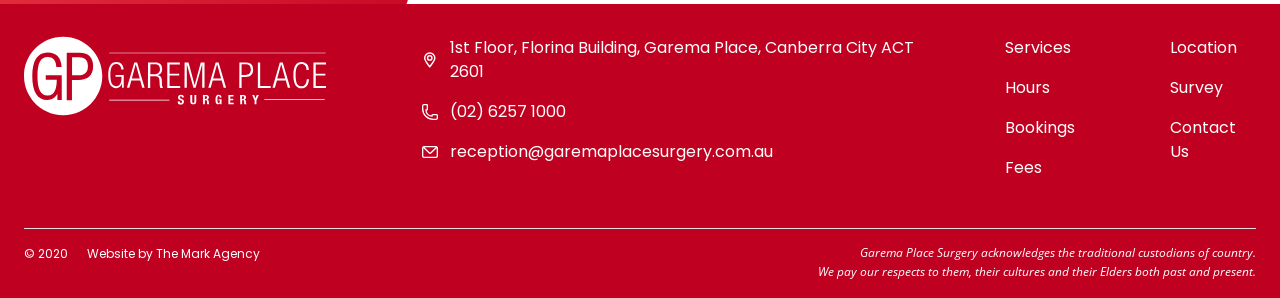
==== commit 93945bcc: "Add vanilla-JS mobile menu toggle Disabling the Vue app mount (previous commit) also silently broke " ====
--- a/bookings/index.html
+++ b/bookings/index.html
@@ -37,11 +37,11 @@
       Doctors
     </a><a href="hours/" class="hover:underline mb-5 inline-block xl:mb-0 text-lg hover:text-gps-red">
       Hours
-    </a><div class="group relative"><a href="../bookings.1.html" aria-current="page" class="hover:underline mb-5 inline-block xl:mb-0 text-lg active--exact text-gps-red font-bold hover:text-gps-red">
+    </a><div class="group relative"><a href="../bookings/" aria-current="page" class="hover:underline mb-5 inline-block xl:mb-0 text-lg active--exact text-gps-red font-bold hover:text-gps-red">
         Bookings
-      </a><ul class="flyout text-left absolute hidden xl:group-hover:block -ml-4 text-gps-black"><li><a href="../bookings.1.html#aim" class="group shadow-lg rounded-t-lg bg-gps-gray-lightest flex items-center justify-between hover:text-gps-red hover:text-gps-red pt-6 pb-3 px-6 block whitespace-no-wrap transition duration-150 ease-in-out">
+      </a><ul class="flyout text-left absolute hidden xl:group-hover:block -ml-4 text-gps-black"><li><a href="../bookings/#aim" class="group shadow-lg rounded-t-lg bg-gps-gray-lightest flex items-center justify-between hover:text-gps-red hover:text-gps-red pt-6 pb-3 px-6 block whitespace-no-wrap transition duration-150 ease-in-out">
             Our aim
-          </a></li><li><a href="../bookings.1.html#new-patients" class="group shadow-lg rounded-b-lg bg-gps-gray-lightest flex items-center justify-between hover:text-gps-red hover:text-gps-red pb-6 pt-3 px-6 block whitespace-no-wrap transition duration-150 ease-in-out">
+          </a></li><li><a href="../bookings/#new-patients" class="group shadow-lg rounded-b-lg bg-gps-gray-lightest flex items-center justify-between hover:text-gps-red hover:text-gps-red pb-6 pt-3 px-6 block whitespace-no-wrap transition duration-150 ease-in-out">
             New patients
           </a></li></ul></div><a href="fees/" class="hover:underline mb-5 inline-block xl:mb-0 text-lg hover:text-gps-red">
       Fees
@@ -53,9 +53,9 @@
             Privacy and Rights
           </a></li><li><a href="contact-us/#feedback" class="group shadow-lg bg-gps-gray-lightest flex items-center justify-between hover:text-gps-red hover:text-gps-red py-3 px-6 block whitespace-no-wrap transition duration-150 ease-in-out">
             Feedback
-          </a></li><li><a href="../survey.1.html" class="group shadow-lg rounded-b-lg bg-gps-gray-lightest flex items-center justify-between hover:text-gps-red hover:text-gps-red pb-6 pt-3 px-6 block whitespace-no-wrap transition duration-150 ease-in-out">
+          </a></li><li><a href="../survey/" class="group shadow-lg rounded-b-lg bg-gps-gray-lightest flex items-center justify-between hover:text-gps-red hover:text-gps-red pb-6 pt-3 px-6 block whitespace-no-wrap transition duration-150 ease-in-out">
             Survey
-          </a></li></ul></div><a href="../bookings.1.html" rel="noopener" class="hover:bg-gps-coral mt-4 xl:mt-0 px-5 py-4 rounded-full transition duration-150 shadow-md flex flex-row items-center leading-0 bg-gps-red text-white">
+          </a></li></ul></div><a href="../bookings/" rel="noopener" class="hover:bg-gps-coral mt-4 xl:mt-0 px-5 py-4 rounded-full transition duration-150 shadow-md flex flex-row items-center leading-0 bg-gps-red text-white">
       Book Appointment
       <svg height="9.533" viewBox="0 0 16 9.533" width="16" xmlns="http://www.w3.org/2000/svg" class="ml-3"><path d="m707.273 752.347 3.064 3.064h-13.288v1.428h13.251l-3.022 3.022 1.009 1.009 4.766-4.766-4.766-4.766z" fill="currentColor" transform="translate(-697.049 -751.338)"></path></svg></a></nav></div></div></div></header></div><div class="w-full max-w-screen-2xl mx-auto p-6 text-gps-black font-poppins pt-40 lg:pt-64"><main><h1 class="text-gps-red text-3xl md:text-5xl font-bold leading-none mb-20">
       Bookings
@@ -135,7 +135,7 @@
   (02) 6257 1000
 </a><a href="mailto:reception@garemaplacesurgery.com.au" class="flex flex-row items-center leading-1 break-words hover:underline"><svg height="12" viewBox="0 0 16 12" width="16" xmlns="http://www.w3.org/2000/svg" class="mr-3 min-w-10 lg:min-w-0 overflow-hidden"><path d="m1526.9 989.22-.012-.011a1.964 1.964 0 0 0 -.843-.193h-12a1.99 1.99 0 0 0 -.771.155l-.021-.02-.061.063a2 2 0 0 0 -1.147 1.8v8a2 2 0 0 0 2 2h12a2 2 0 0 0 2-2v-8a2 2 0 0 0 -1.145-1.794zm-1.185 1.133-5.11 4.981a.743.743 0 0 1 -1.018 0l-5.107-4.98zm.327 9.333h-12a.667.667 0 0 1 -.667-.667v-7.881l5.28 5.148a2.074 2.074 0 0 0 2.881 0l5.173-5.041v7.773a.667.667 0 0 1 -.666.668z" fill="#fff" transform="translate(-1512.043 -989.02)"></path></svg>
   reception@<wbr>garemaplacesurgery.com.au
-</a></div><nav class="hidden lg:block"><ul class="list-none" style="columns: 2;"><li class="m-0 pb-4 pl-16"><a href="services/" class="hover:underline">Services</a></li><li class="m-0 pb-4 pl-16"><a href="hours/" class="hover:underline">Hours</a></li><li class="m-0 pb-4 pl-16"><a href="../bookings.1.html" aria-current="page" class="hover:underline active--exact active">Bookings</a></li><li class="m-0 pb-4 pl-16"><a href="fees/" class="hover:underline">Fees</a></li><li class="m-0 pb-4 pl-16"><a href="location/" class="hover:underline">Location</a></li><li class="m-0 pb-4 pl-16"><a href="../survey.1.html" class="hover:underline">Survey</a></li><li class="m-0 pb-4 pl-16"><a href="contact-us/" class="hover:underline">Contact Us</a></li></ul></nav></div><div class="text-xs py-4 border-gps-gray-light border-t"><p><span class="pr-2">
+</a></div><nav class="hidden lg:block"><ul class="list-none" style="columns: 2;"><li class="m-0 pb-4 pl-16"><a href="services/" class="hover:underline">Services</a></li><li class="m-0 pb-4 pl-16"><a href="hours/" class="hover:underline">Hours</a></li><li class="m-0 pb-4 pl-16"><a href="../bookings/" aria-current="page" class="hover:underline active--exact active">Bookings</a></li><li class="m-0 pb-4 pl-16"><a href="fees/" class="hover:underline">Fees</a></li><li class="m-0 pb-4 pl-16"><a href="location/" class="hover:underline">Location</a></li><li class="m-0 pb-4 pl-16"><a href="../survey/" class="hover:underline">Survey</a></li><li class="m-0 pb-4 pl-16"><a href="contact-us/" class="hover:underline">Contact Us</a></li></ul></nav></div><div class="text-xs py-4 border-gps-gray-light border-t"><p><span class="pr-2">
           © 2020
         </span><span class="pl-2">
           Website by
@@ -178,5 +178,28 @@
   new MutationObserver(setupCookieBanner).observe(document.documentElement, { childList: true, subtree: true });
 })();
 </script>
+<script>
+(function() {
+  function setupMobileNav() {
+    var btn = document.getElementById('nav-icon');
+    var nav = btn && btn.nextElementSibling;
+    if (!btn || !nav || nav.tagName !== 'NAV' || btn.dataset.navWired === '1') return;
+    btn.dataset.navWired = '1';
+    var openClasses = ['flex', 'absolute', 'bg-gps-gray-lightest', 'shadow-lg', 'text-right', 'p-8', 'rounded-lg', 'm-6', 'right-0'];
+    var label = btn.querySelector('.sr-only');
+    btn.addEventListener('click', function() {
+      var isOpen = btn.classList.toggle('open');
+      nav.classList.toggle('hidden', !isOpen);
+      openClasses.forEach(function(c) { nav.classList.toggle(c, isOpen); });
+      if (label) label.textContent = (isOpen ? 'Close' : 'Open') + '\n      Menu';
+    });
+  }
+  if (document.readyState === 'loading') {
+    document.addEventListener('DOMContentLoaded', setupMobileNav);
+  } else {
+    setupMobileNav();
+  }
+})();
+</script>
 </body>
 </html>
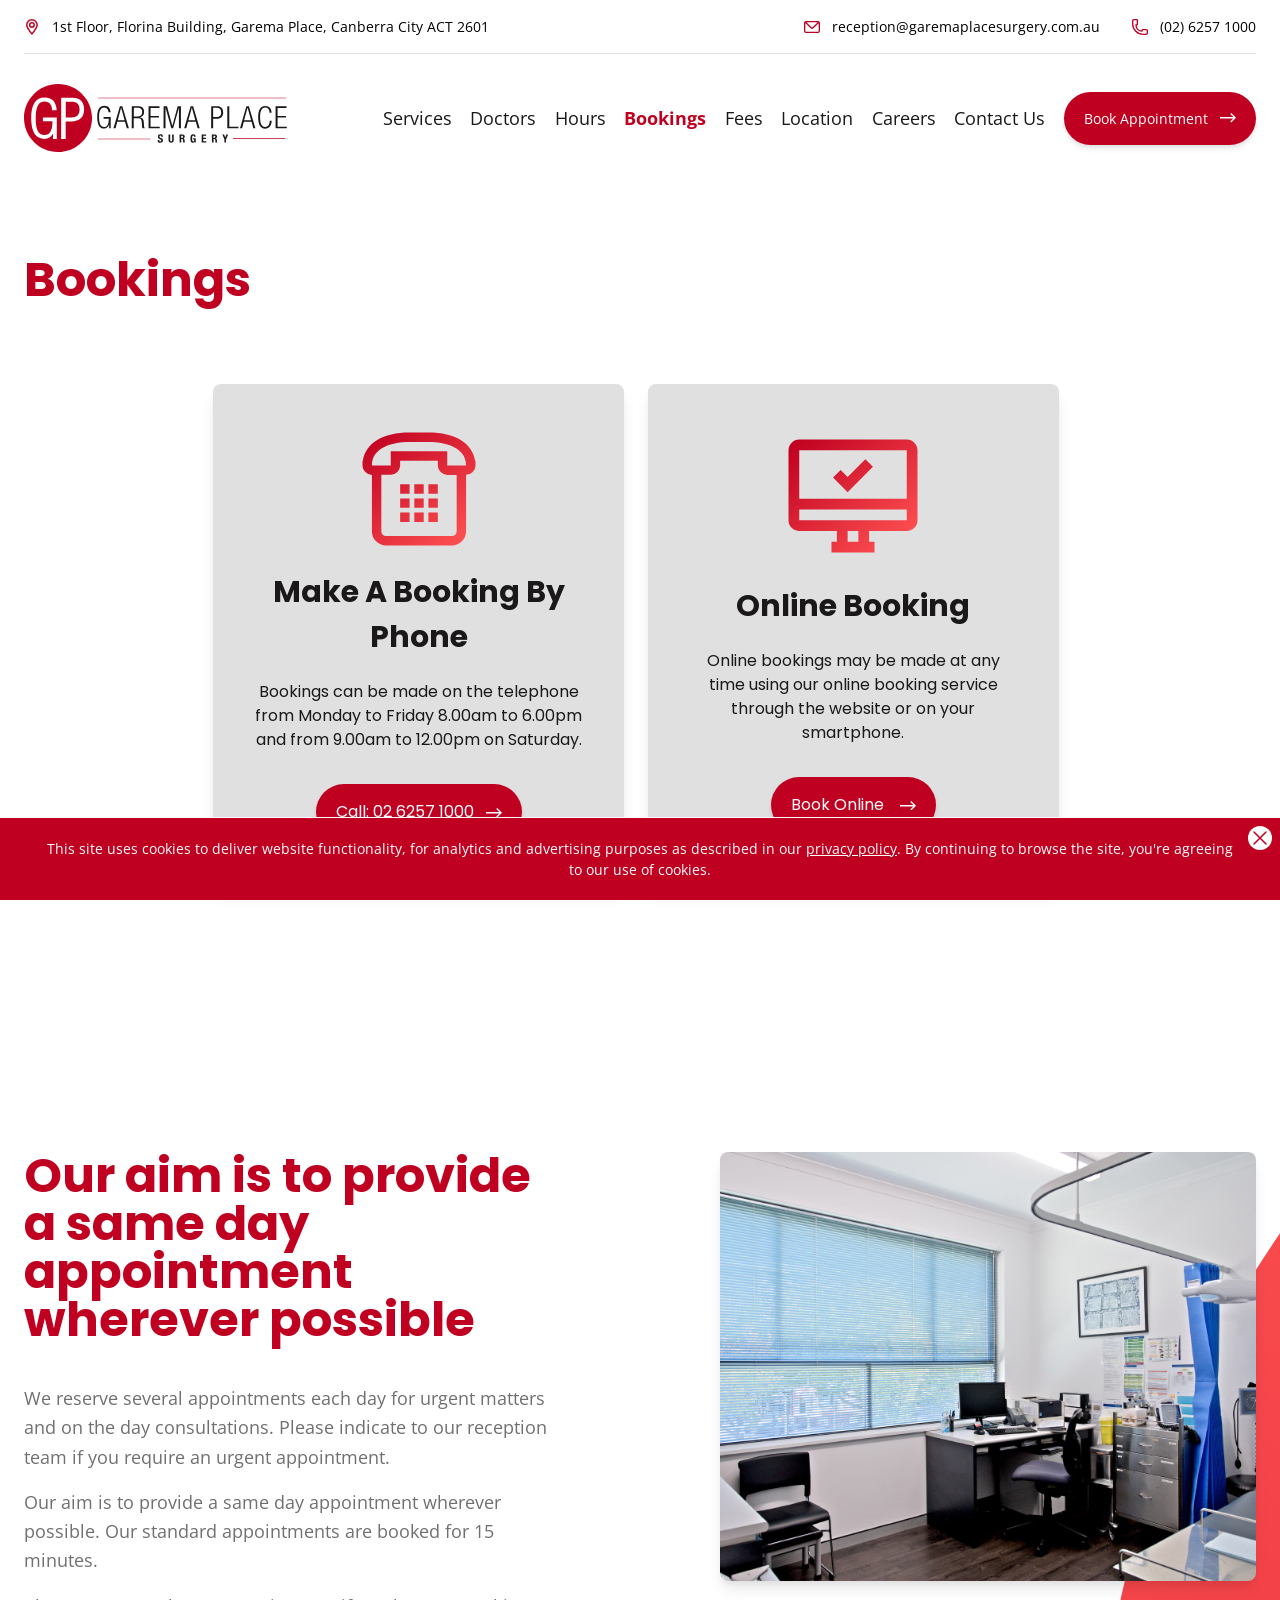
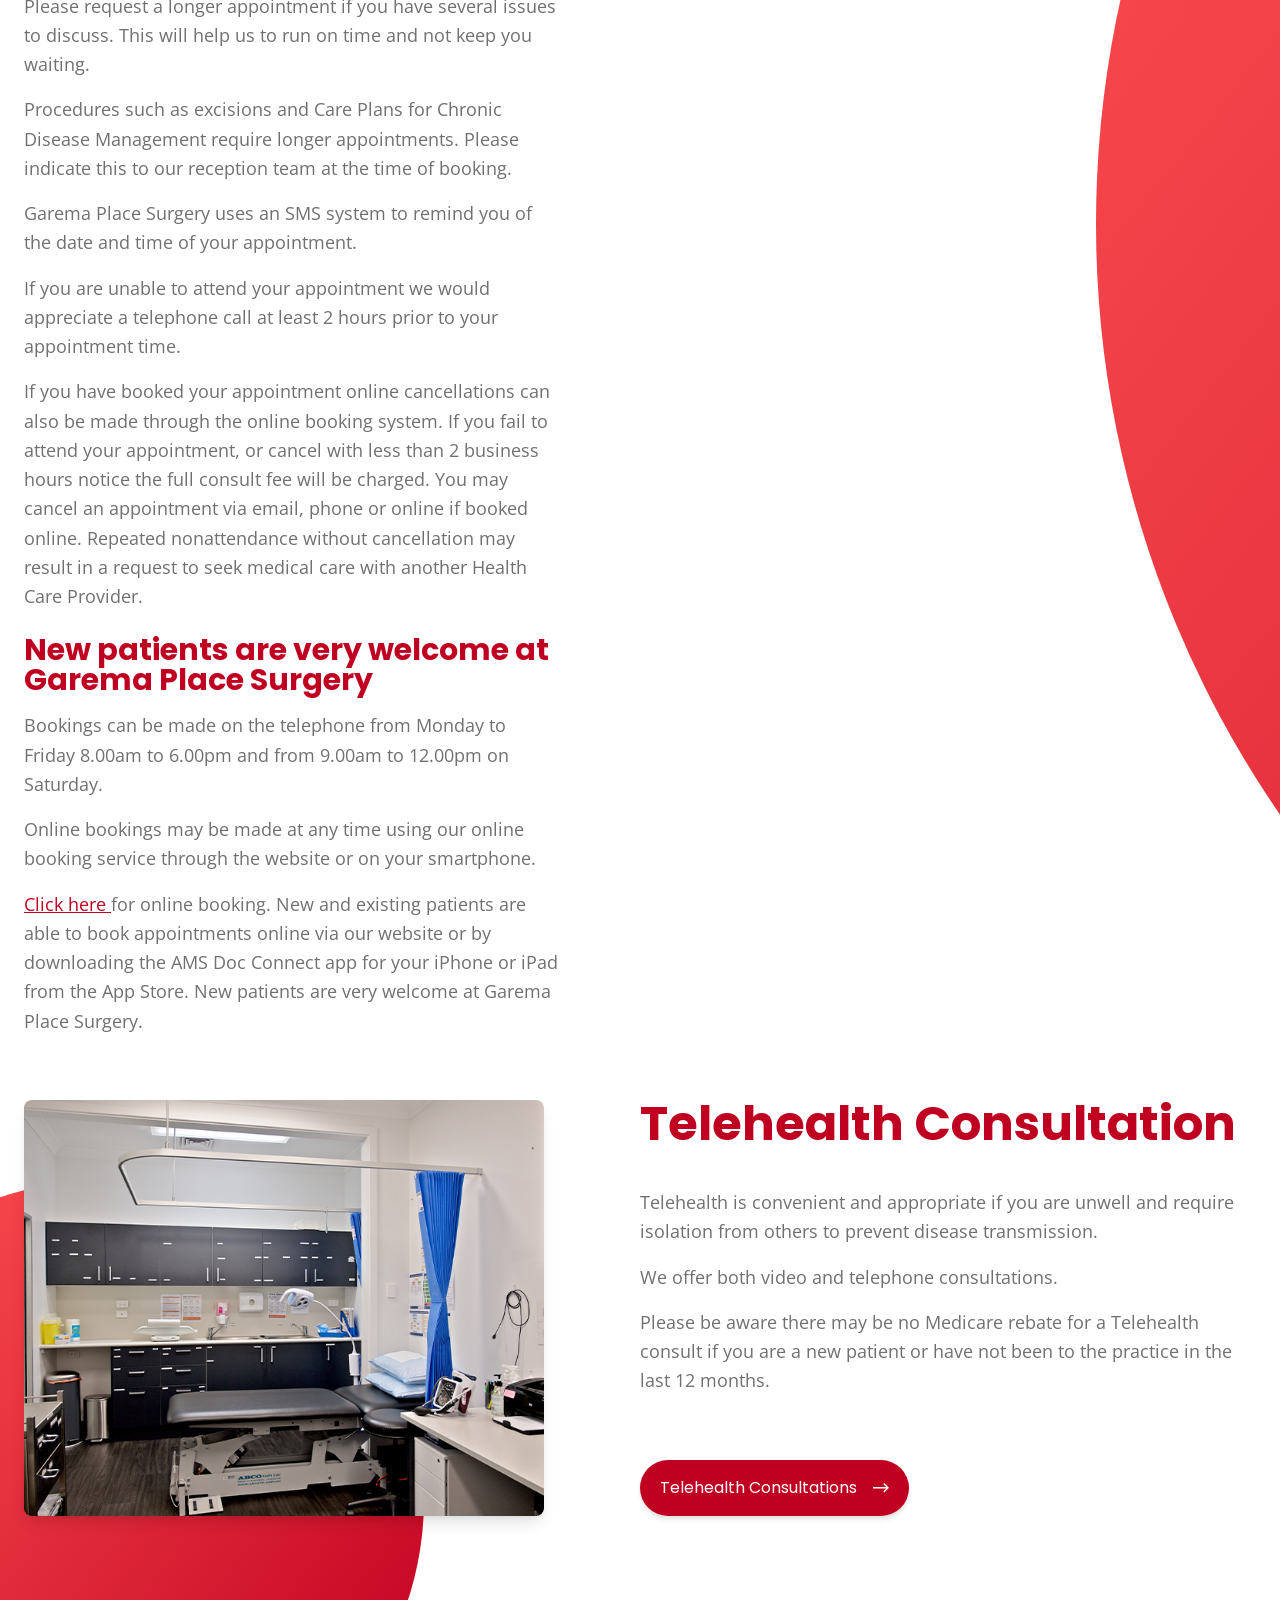
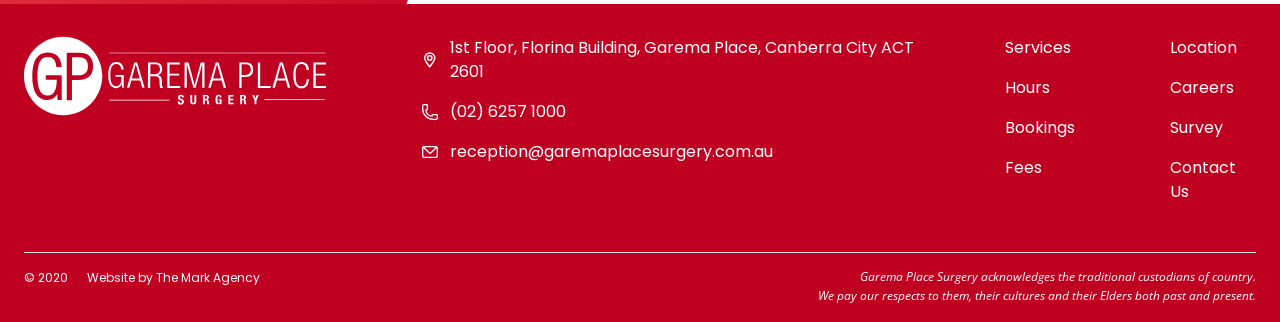
==== commit 11b632d4: "Add missing Careers nav link across all pages Careers only appeared in nav on the Careers page itsel" ====
--- a/bookings/index.html
+++ b/bookings/index.html
@@ -47,6 +47,8 @@
       Fees
     </a><a href="location/" class="hover:underline mb-5 inline-block xl:mb-0 text-lg hover:text-gps-red">
       Location
+    </a><a href="careers/" class="hover:underline mb-5 inline-block xl:mb-0 text-lg hover:text-gps-red">
+      Careers
     </a><div class="group relative"><a href="contact-us/" class="hover:underline mb-5 inline-block xl:mb-0 text-lg hover:text-gps-red">
         Contact Us
       </a><ul class="flyout text-left absolute hidden xl:group-hover:block -ml-4 text-gps-black"><li><a href="contact-us/#privacy" class="group shadow-lg rounded-t-lg bg-gps-gray-lightest flex items-center justify-between hover:text-gps-red hover:text-gps-red pt-6 pb-3 px-6 block whitespace-no-wrap transition duration-150 ease-in-out">
@@ -135,7 +137,7 @@
   (02) 6257 1000
 </a><a href="mailto:reception@garemaplacesurgery.com.au" class="flex flex-row items-center leading-1 break-words hover:underline"><svg height="12" viewBox="0 0 16 12" width="16" xmlns="http://www.w3.org/2000/svg" class="mr-3 min-w-10 lg:min-w-0 overflow-hidden"><path d="m1526.9 989.22-.012-.011a1.964 1.964 0 0 0 -.843-.193h-12a1.99 1.99 0 0 0 -.771.155l-.021-.02-.061.063a2 2 0 0 0 -1.147 1.8v8a2 2 0 0 0 2 2h12a2 2 0 0 0 2-2v-8a2 2 0 0 0 -1.145-1.794zm-1.185 1.133-5.11 4.981a.743.743 0 0 1 -1.018 0l-5.107-4.98zm.327 9.333h-12a.667.667 0 0 1 -.667-.667v-7.881l5.28 5.148a2.074 2.074 0 0 0 2.881 0l5.173-5.041v7.773a.667.667 0 0 1 -.666.668z" fill="#fff" transform="translate(-1512.043 -989.02)"></path></svg>
   reception@<wbr>garemaplacesurgery.com.au
-</a></div><nav class="hidden lg:block"><ul class="list-none" style="columns: 2;"><li class="m-0 pb-4 pl-16"><a href="services/" class="hover:underline">Services</a></li><li class="m-0 pb-4 pl-16"><a href="hours/" class="hover:underline">Hours</a></li><li class="m-0 pb-4 pl-16"><a href="../bookings/" aria-current="page" class="hover:underline active--exact active">Bookings</a></li><li class="m-0 pb-4 pl-16"><a href="fees/" class="hover:underline">Fees</a></li><li class="m-0 pb-4 pl-16"><a href="location/" class="hover:underline">Location</a></li><li class="m-0 pb-4 pl-16"><a href="../survey/" class="hover:underline">Survey</a></li><li class="m-0 pb-4 pl-16"><a href="contact-us/" class="hover:underline">Contact Us</a></li></ul></nav></div><div class="text-xs py-4 border-gps-gray-light border-t"><p><span class="pr-2">
+</a></div><nav class="hidden lg:block"><ul class="list-none" style="columns: 2;"><li class="m-0 pb-4 pl-16"><a href="services/" class="hover:underline">Services</a></li><li class="m-0 pb-4 pl-16"><a href="hours/" class="hover:underline">Hours</a></li><li class="m-0 pb-4 pl-16"><a href="../bookings/" aria-current="page" class="hover:underline active--exact active">Bookings</a></li><li class="m-0 pb-4 pl-16"><a href="fees/" class="hover:underline">Fees</a></li><li class="m-0 pb-4 pl-16"><a href="location/" class="hover:underline">Location</a></li><li class="m-0 pb-4 pl-16"><a href="careers/" class="hover:underline">Careers</a></li><li class="m-0 pb-4 pl-16"><a href="../survey/" class="hover:underline">Survey</a></li><li class="m-0 pb-4 pl-16"><a href="contact-us/" class="hover:underline">Contact Us</a></li></ul></nav></div><div class="text-xs py-4 border-gps-gray-light border-t"><p><span class="pr-2">
           © 2020
         </span><span class="pl-2">
           Website by
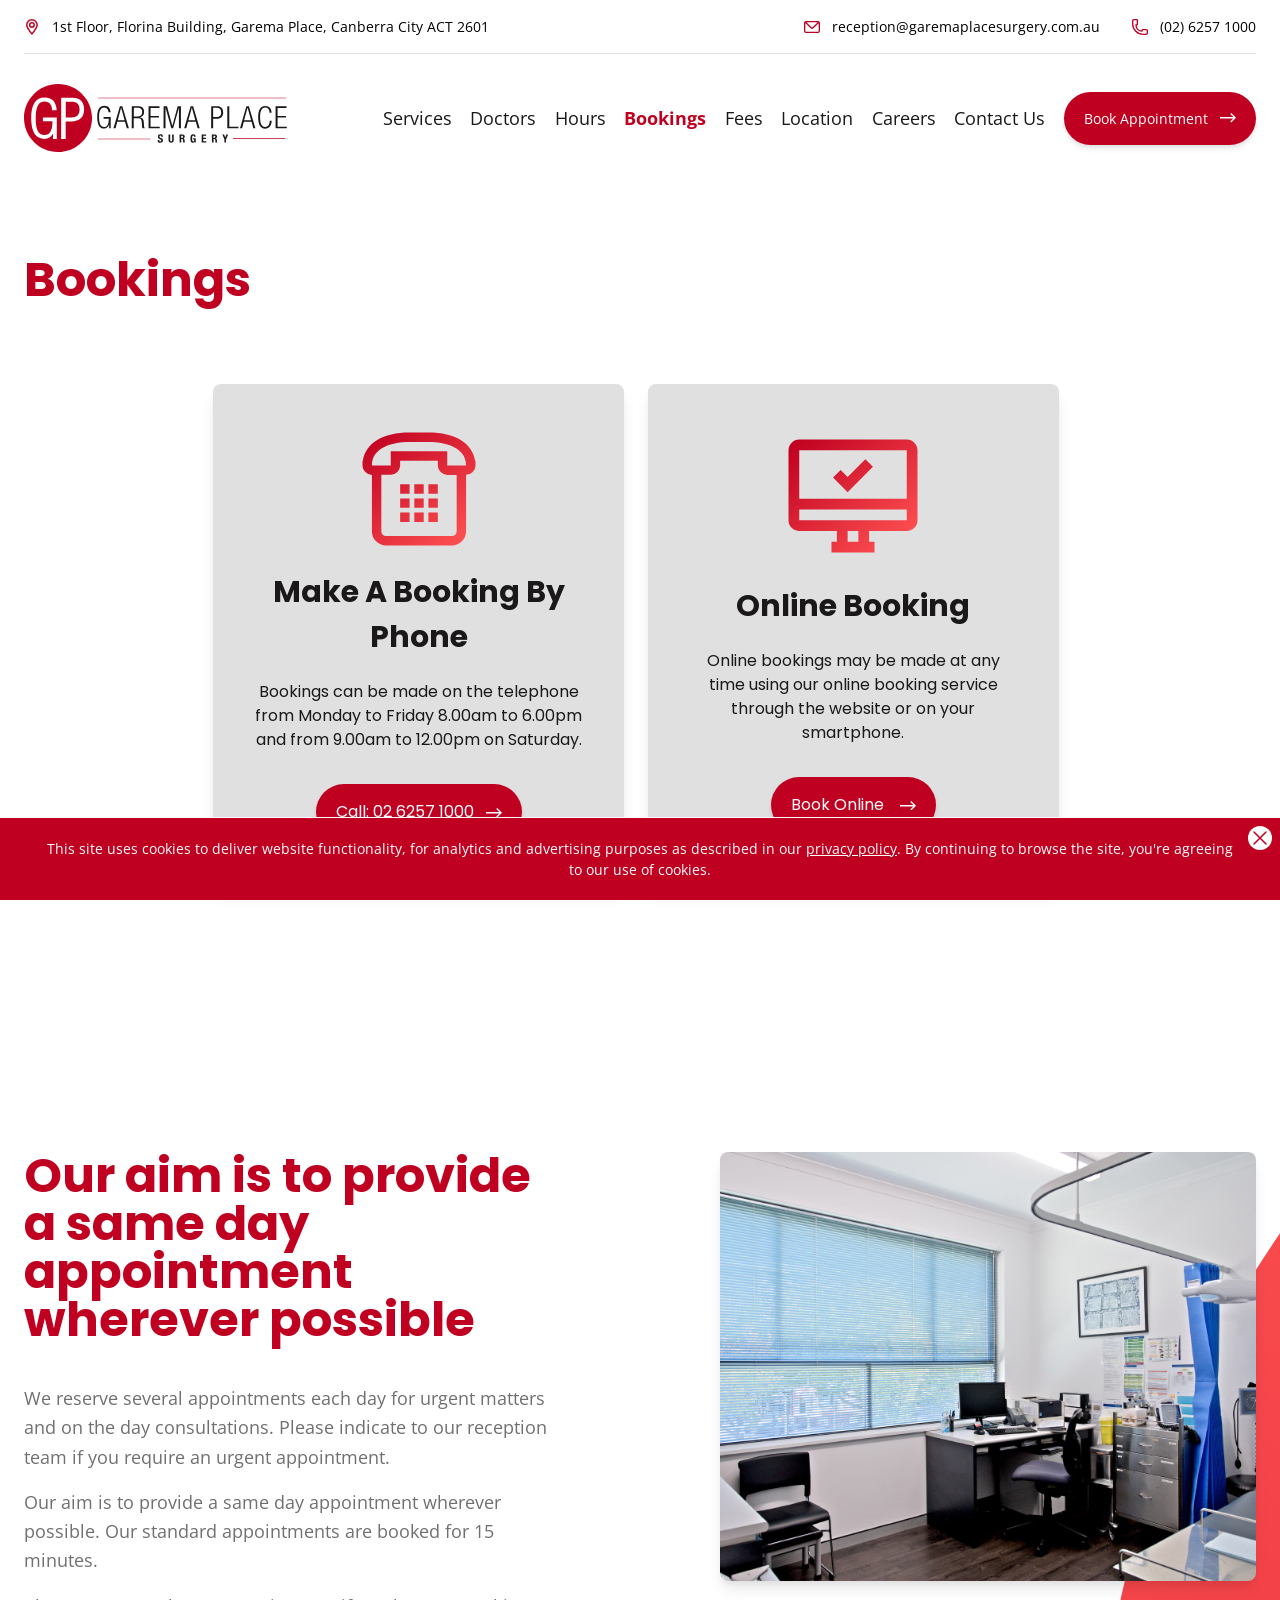
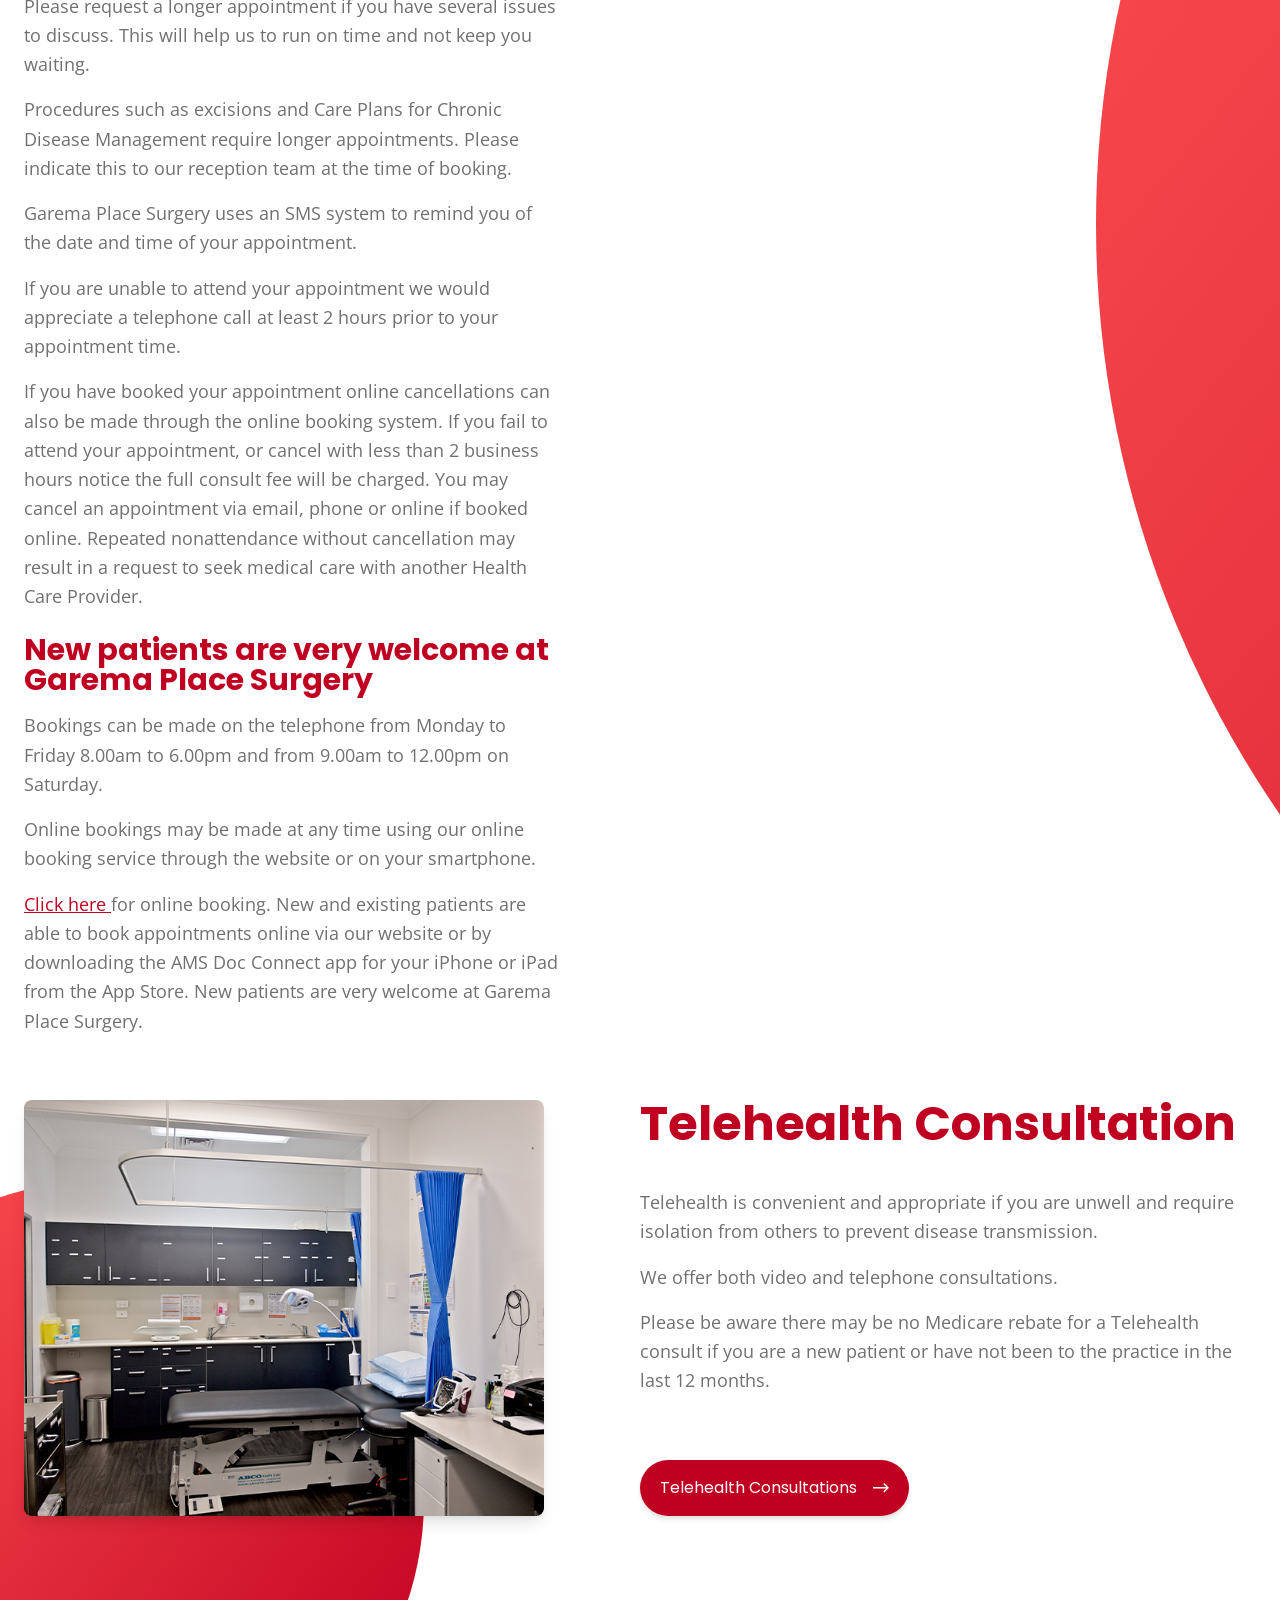
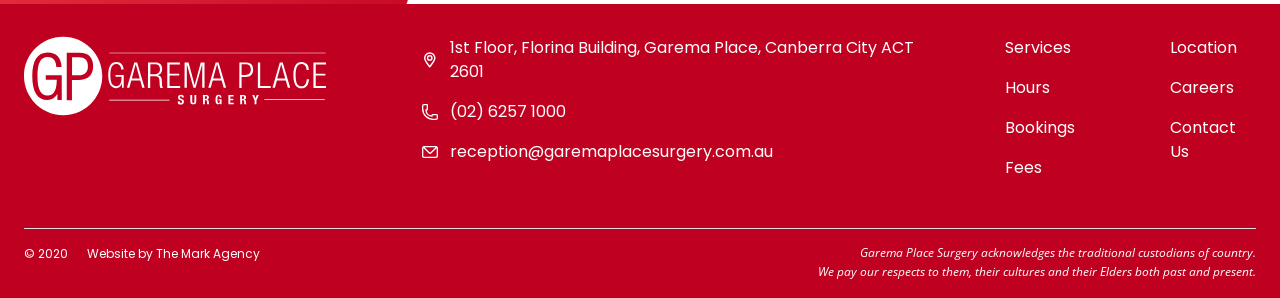
==== commit fd9a7304: "Archive the patient survey page Withdraws /survey/ from the live site. The page moves to _archive/, " ====
--- a/bookings/index.html
+++ b/bookings/index.html
@@ -32,7 +32,7 @@
           </a></li><li><a href="services/#repeat" class="group shadow-lg bg-gps-gray-lightest flex items-center justify-between hover:text-gps-red hover:text-gps-red py-3 px-6 block whitespace-no-wrap transition duration-150 ease-in-out">
             Prescriptions, Repeats &amp; Referrals
           </a></li><li><a href="services/#privacy" class="group shadow-lg rounded-b-lg bg-gps-gray-lightest flex items-center justify-between hover:text-gps-red hover:text-gps-red pb-6 pt-3 px-6 block whitespace-no-wrap transition duration-150 ease-in-out">
-            Privacy &amp; Client Charter
+            Privacy, AI &amp; Patient Charter
           </a></li></ul></div><a href="doctors/" class="hover:underline mb-5 inline-block xl:mb-0 text-lg hover:text-gps-red">
       Doctors
     </a><a href="hours/" class="hover:underline mb-5 inline-block xl:mb-0 text-lg hover:text-gps-red">
@@ -53,10 +53,8 @@
         Contact Us
       </a><ul class="flyout text-left absolute hidden xl:group-hover:block -ml-4 text-gps-black"><li><a href="contact-us/#privacy" class="group shadow-lg rounded-t-lg bg-gps-gray-lightest flex items-center justify-between hover:text-gps-red hover:text-gps-red pt-6 pb-3 px-6 block whitespace-no-wrap transition duration-150 ease-in-out">
             Privacy and Rights
-          </a></li><li><a href="contact-us/#feedback" class="group shadow-lg bg-gps-gray-lightest flex items-center justify-between hover:text-gps-red hover:text-gps-red py-3 px-6 block whitespace-no-wrap transition duration-150 ease-in-out">
+          </a></li><li><a href="contact-us/#feedback" class="group shadow-lg rounded-b-lg bg-gps-gray-lightest flex items-center justify-between hover:text-gps-red hover:text-gps-red pb-6 pt-3 px-6 block whitespace-no-wrap transition duration-150 ease-in-out">
             Feedback
-          </a></li><li><a href="../survey/" class="group shadow-lg rounded-b-lg bg-gps-gray-lightest flex items-center justify-between hover:text-gps-red hover:text-gps-red pb-6 pt-3 px-6 block whitespace-no-wrap transition duration-150 ease-in-out">
-            Survey
           </a></li></ul></div><a href="../bookings/" rel="noopener" class="hover:bg-gps-coral mt-4 xl:mt-0 px-5 py-4 rounded-full transition duration-150 shadow-md flex flex-row items-center leading-0 bg-gps-red text-white">
       Book Appointment
       <svg height="9.533" viewBox="0 0 16 9.533" width="16" xmlns="http://www.w3.org/2000/svg" class="ml-3"><path d="m707.273 752.347 3.064 3.064h-13.288v1.428h13.251l-3.022 3.022 1.009 1.009 4.766-4.766-4.766-4.766z" fill="currentColor" transform="translate(-697.049 -751.338)"></path></svg></a></nav></div></div></div></header></div><div class="w-full max-w-screen-2xl mx-auto p-6 text-gps-black font-poppins pt-40 lg:pt-64"><main><h1 class="text-gps-red text-3xl md:text-5xl font-bold leading-none mb-20">
@@ -137,7 +135,7 @@
   (02) 6257 1000
 </a><a href="mailto:reception@garemaplacesurgery.com.au" class="flex flex-row items-center leading-1 break-words hover:underline"><svg height="12" viewBox="0 0 16 12" width="16" xmlns="http://www.w3.org/2000/svg" class="mr-3 min-w-10 lg:min-w-0 overflow-hidden"><path d="m1526.9 989.22-.012-.011a1.964 1.964 0 0 0 -.843-.193h-12a1.99 1.99 0 0 0 -.771.155l-.021-.02-.061.063a2 2 0 0 0 -1.147 1.8v8a2 2 0 0 0 2 2h12a2 2 0 0 0 2-2v-8a2 2 0 0 0 -1.145-1.794zm-1.185 1.133-5.11 4.981a.743.743 0 0 1 -1.018 0l-5.107-4.98zm.327 9.333h-12a.667.667 0 0 1 -.667-.667v-7.881l5.28 5.148a2.074 2.074 0 0 0 2.881 0l5.173-5.041v7.773a.667.667 0 0 1 -.666.668z" fill="#fff" transform="translate(-1512.043 -989.02)"></path></svg>
   reception@<wbr>garemaplacesurgery.com.au
-</a></div><nav class="hidden lg:block"><ul class="list-none" style="columns: 2;"><li class="m-0 pb-4 pl-16"><a href="services/" class="hover:underline">Services</a></li><li class="m-0 pb-4 pl-16"><a href="hours/" class="hover:underline">Hours</a></li><li class="m-0 pb-4 pl-16"><a href="../bookings/" aria-current="page" class="hover:underline active--exact active">Bookings</a></li><li class="m-0 pb-4 pl-16"><a href="fees/" class="hover:underline">Fees</a></li><li class="m-0 pb-4 pl-16"><a href="location/" class="hover:underline">Location</a></li><li class="m-0 pb-4 pl-16"><a href="careers/" class="hover:underline">Careers</a></li><li class="m-0 pb-4 pl-16"><a href="../survey/" class="hover:underline">Survey</a></li><li class="m-0 pb-4 pl-16"><a href="contact-us/" class="hover:underline">Contact Us</a></li></ul></nav></div><div class="text-xs py-4 border-gps-gray-light border-t"><p><span class="pr-2">
+</a></div><nav class="hidden lg:block"><ul class="list-none" style="columns: 2;"><li class="m-0 pb-4 pl-16"><a href="services/" class="hover:underline">Services</a></li><li class="m-0 pb-4 pl-16"><a href="hours/" class="hover:underline">Hours</a></li><li class="m-0 pb-4 pl-16"><a href="../bookings/" aria-current="page" class="hover:underline active--exact active">Bookings</a></li><li class="m-0 pb-4 pl-16"><a href="fees/" class="hover:underline">Fees</a></li><li class="m-0 pb-4 pl-16"><a href="location/" class="hover:underline">Location</a></li><li class="m-0 pb-4 pl-16"><a href="careers/" class="hover:underline">Careers</a></li><li class="m-0 pb-4 pl-16"><a href="contact-us/" class="hover:underline">Contact Us</a></li></ul></nav></div><div class="text-xs py-4 border-gps-gray-light border-t"><p><span class="pr-2">
           © 2020
         </span><span class="pl-2">
           Website by
